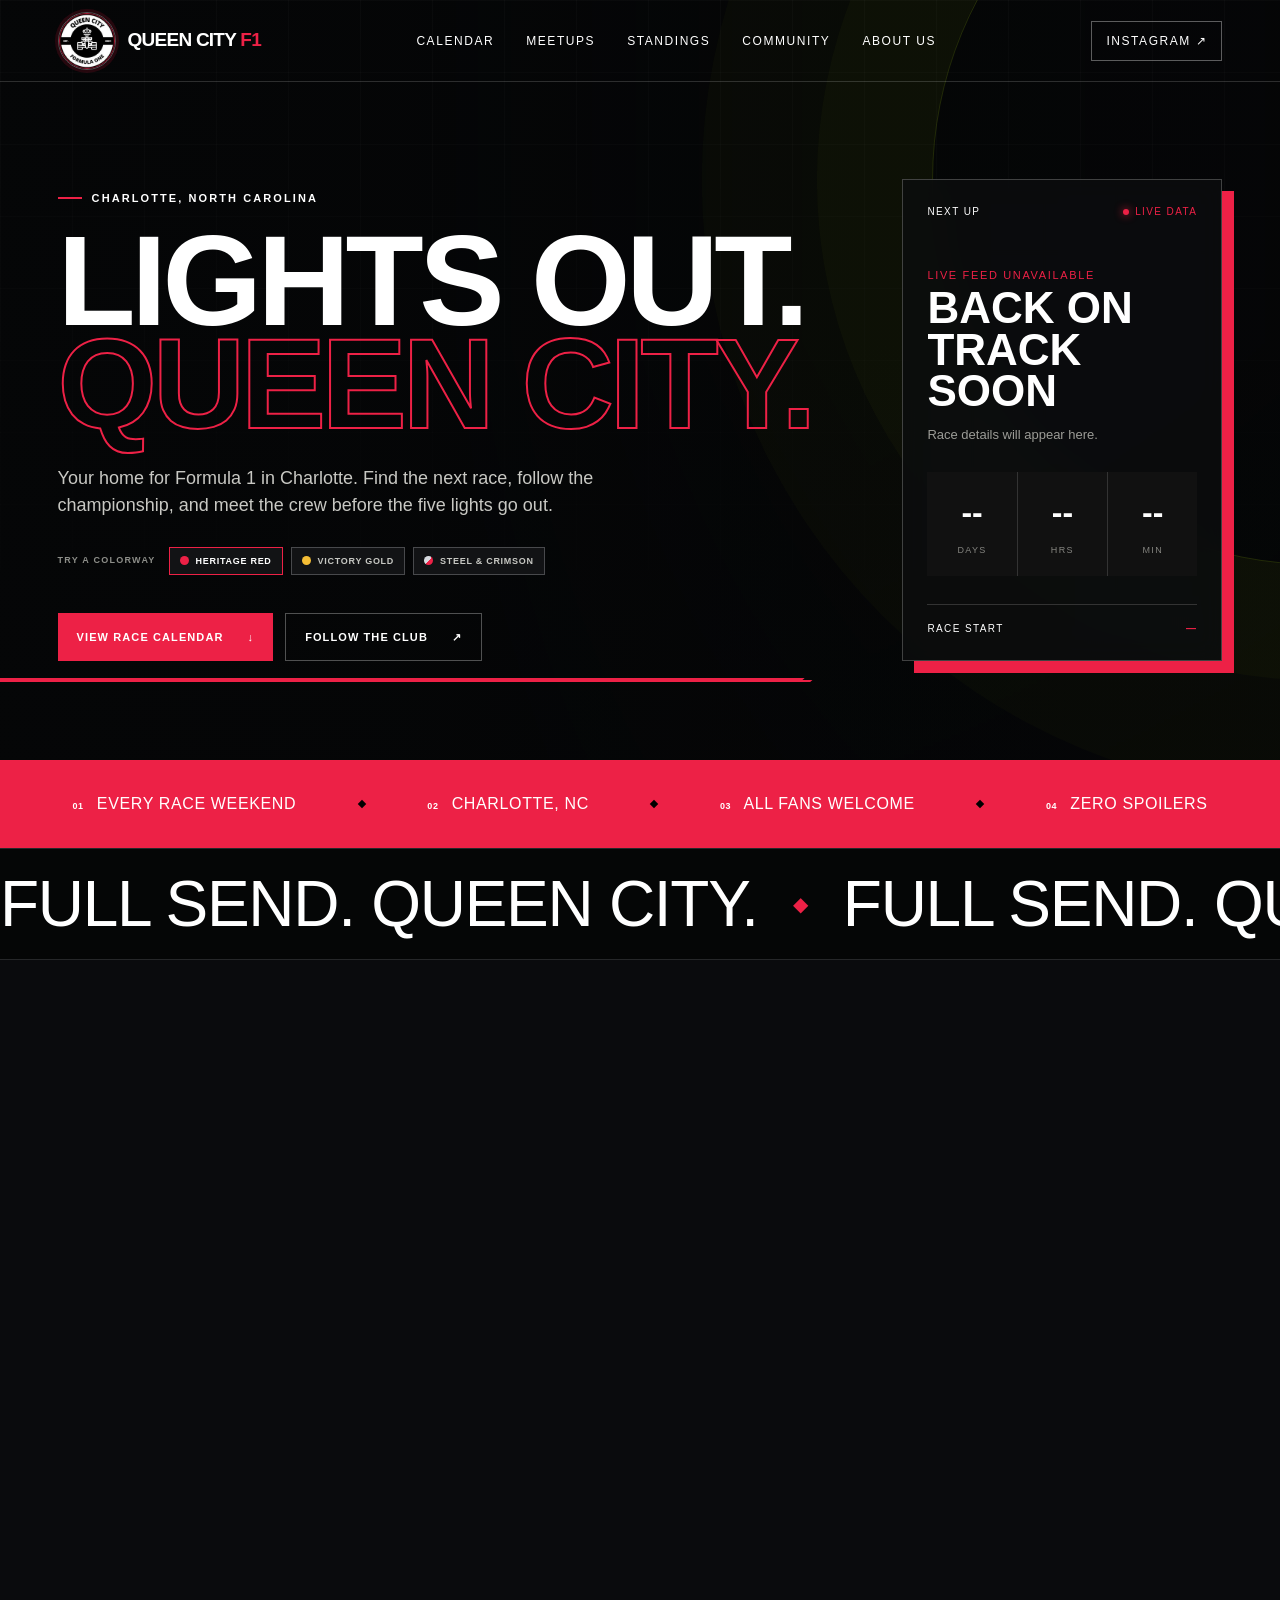
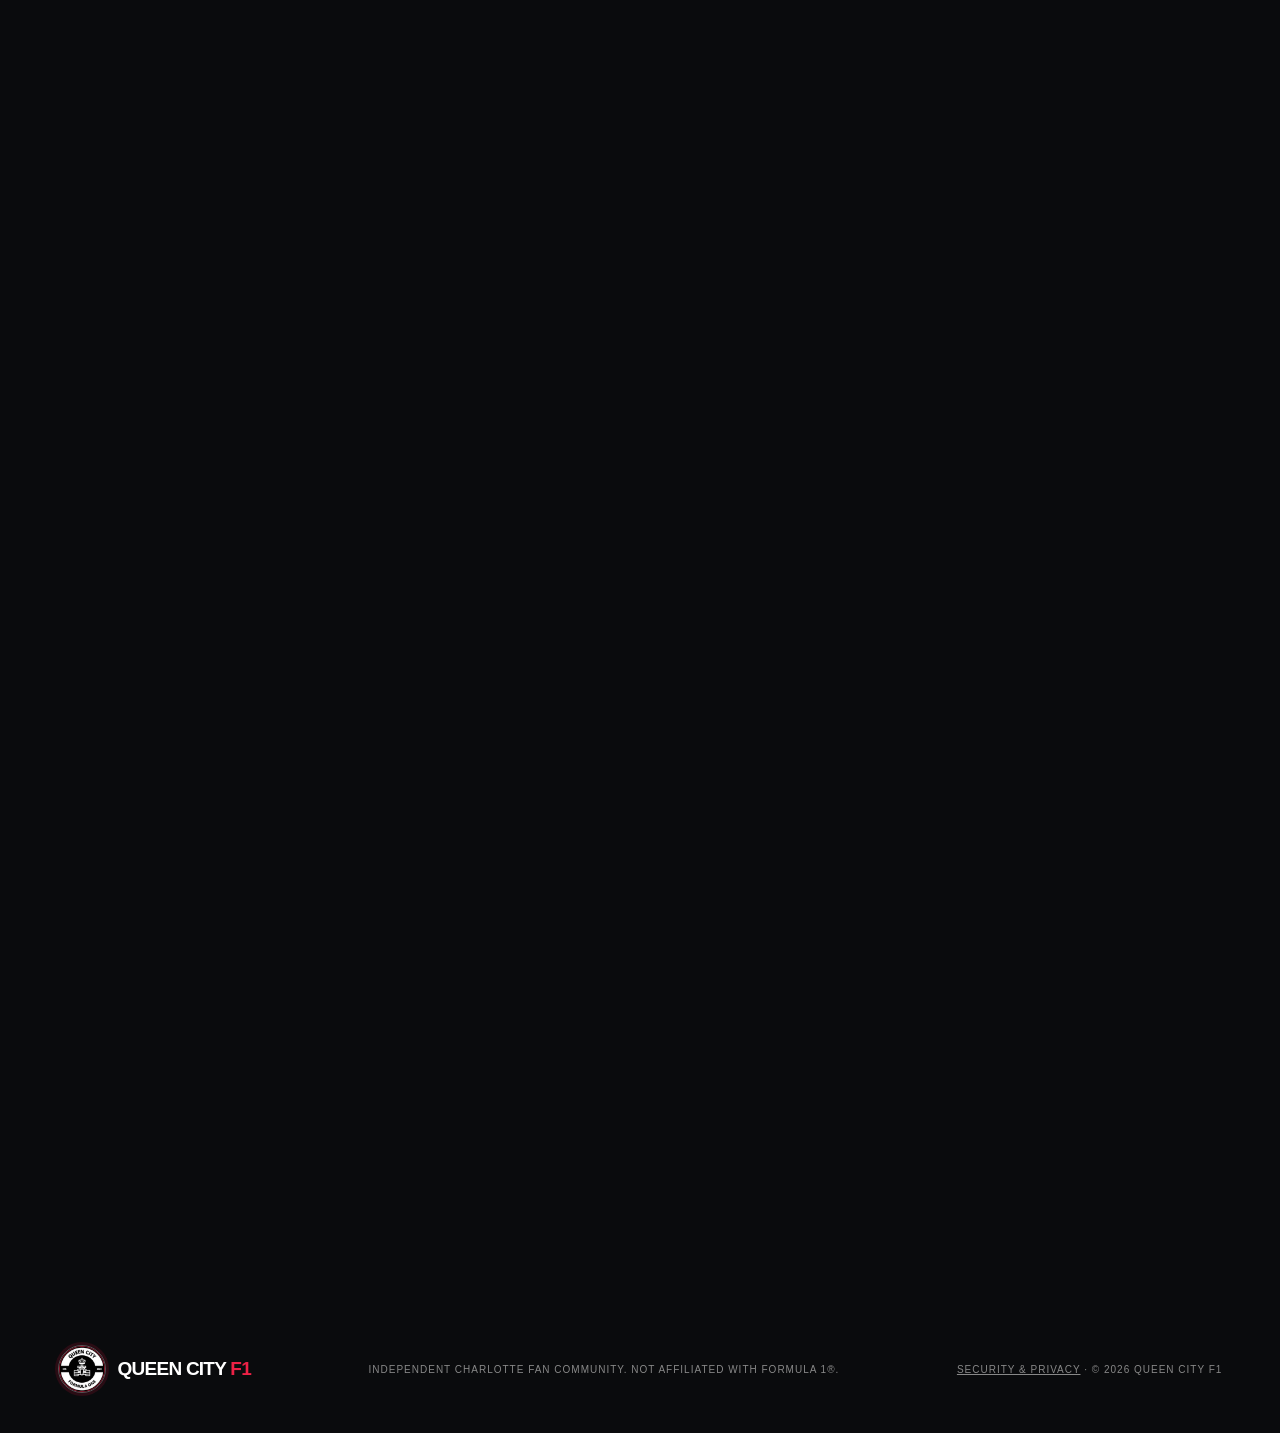
==== index.html @ 98c6233f "Publish Queen City F1 preview" ====
<!doctype html>
<html lang="en">
<head>
  <meta charset="utf-8" />
  <meta name="viewport" content="width=device-width, initial-scale=1" />
  <meta name="description" content="Queen City F1 — Charlotte's home for Formula 1 watch parties, race schedules, and standings." />
  <meta name="referrer" content="strict-origin-when-cross-origin" />
  <meta http-equiv="Content-Security-Policy" content="default-src 'self'; connect-src 'self' https://api.jolpi.ca; style-src 'self'; script-src 'self'; img-src 'self' data:; font-src 'self'; object-src 'none'; base-uri 'self'; form-action 'none'; frame-ancestors 'none'; upgrade-insecure-requests" />
  <title>Queen City F1 — Charlotte Race Club</title>
  <link rel="stylesheet" href="assets/styles.css" />
  <link rel="stylesheet" href="assets/logo.css" />
  <link rel="stylesheet" href="assets/explorer.css" />
  <link rel="stylesheet" href="assets/events.css" />
  <link rel="stylesheet" href="assets/motion.css" />
  <link rel="stylesheet" href="assets/about.css" />
</head>
<body>
  <a class="skip-link" href="#main">Skip to content</a>
  <header class="site-header">
    <a class="brand" href="#top" aria-label="Queen City F1 home">
      <img class="brand-logo" src="assets/queen-city-f1-logo.png" alt="" />
      <span>QUEEN CITY <b>F1</b></span>
    </a>
    <nav aria-label="Primary navigation">
      <a href="#calendar">Calendar</a>
      <a href="#events">Meetups</a>
      <a href="#standings">Standings</a>
      <a href="#community">Community</a>
      <a href="#about">About us</a>
    </nav>
    <a class="social-link" href="https://www.instagram.com/queencityf1/" target="_blank" rel="noopener noreferrer">Instagram <span aria-hidden="true">↗</span></a>
  </header>

  <main id="main">
    <section class="hero" id="top">
      <div class="hero-media" aria-hidden="true">
        <span class="hero-frame frame-one"></span>
        <span class="hero-frame frame-two"></span>
        <span class="hero-frame frame-three"></span>
      </div>
      <div class="hero-grid" aria-hidden="true"></div>
      <div class="hero-copy">
        <p class="eyebrow"><span></span> Charlotte, North Carolina</p>
        <h1>LIGHTS OUT.<br><em>QUEEN CITY.</em></h1>
        <p class="hero-deck">Your home for Formula 1 in Charlotte. Find the next race, follow the championship, and meet the crew before the five lights go out.</p>
        <div class="palette-picker" aria-label="Preview a color scheme">
          <span>Try a colorway</span>
          <button class="palette-chip active" type="button" data-theme="heritage" aria-pressed="true"><i></i> Heritage red</button>
          <button class="palette-chip" type="button" data-theme="gold" aria-pressed="false"><i></i> Victory gold</button>
          <button class="palette-chip" type="button" data-theme="steel" aria-pressed="false"><i></i> Steel & crimson</button>
        </div>
        <div class="hero-actions">
          <a class="button primary" href="#calendar">View race calendar <span aria-hidden="true">↓</span></a>
          <a class="button ghost" href="https://www.instagram.com/queencityf1/" target="_blank" rel="noopener noreferrer">Follow the club <span aria-hidden="true">↗</span></a>
        </div>
      </div>
      <aside class="next-race" aria-labelledby="next-race-title">
        <div class="card-topline"><span>Next up</span><span class="live-dot">Live data</span></div>
        <p class="round" id="next-round">Loading season…</p>
        <h2 id="next-race-title">Checking the grid</h2>
        <p class="circuit" id="next-circuit">Race details will appear here.</p>
        <div class="countdown" id="countdown" aria-label="Countdown to the next race">
          <div><b>--</b><span>days</span></div><div><b>--</b><span>hrs</span></div><div><b>--</b><span>min</span></div>
        </div>
        <div class="race-time"><span>Race start</span><strong id="next-time">—</strong></div>
      </aside>
      <div class="speed-lines" aria-hidden="true"></div>
    </section>

    <section class="ticker" aria-label="Club highlights">
      <p><span>01</span> EVERY RACE WEEKEND</p><i></i><p><span>02</span> CHARLOTTE, NC</p><i></i><p><span>03</span> ALL FANS WELCOME</p><i></i><p><span>04</span> ZERO SPOILERS</p>
    </section>

    <div class="motion-marquee" aria-hidden="true">
      <div><span>FULL SEND. QUEEN CITY.</span><i>◆</i><span>FULL SEND. QUEEN CITY.</span><i>◆</i><span>FULL SEND. QUEEN CITY.</span><i>◆</i></div>
    </div>

    <section class="events-section" id="events">
      <div class="events-heading">
        <p class="eyebrow"><span></span> Next club meetup</p>
        <h2>WATCH IT<br><em>WITH THE GRID.</em></h2>
        <p>Join Charlotte race fans for the next Grand Prix. Event details update here as soon as the club confirms the venue.</p>
      </div>
      <article class="featured-event" id="featured-event" aria-live="polite">
        <div class="event-status"><span></span> Loading next race…</div>
        <div class="event-race"><small>Race showing</small><h3>Checking the calendar</h3><p>Details will appear here.</p></div>
        <dl class="event-details">
          <div><dt>Where</dt><dd id="meetup-venue">To be announced</dd></div>
          <div><dt>When</dt><dd id="meetup-time">—</dd></div>
          <div><dt>Coverage</dt><dd id="meetup-coverage">Race session</dd></div>
        </dl>
        <div class="event-actions">
          <a class="button event-button" href="https://www.instagram.com/queencityf1/" target="_blank" rel="noopener noreferrer">Check meetup updates <span aria-hidden="true">↗</span></a>
          <span class="button disabled-button" aria-disabled="true">Directions after venue confirmation</span>
        </div>
      </article>
      <div class="race-guide">
        <section class="weekend-card" aria-labelledby="weekend-title">
          <div class="guide-title"><span>01</span><div><small>Weekend planner</small><h3 id="weekend-title">Session schedule</h3></div></div>
          <div class="session-list" id="session-list" aria-live="polite"><p>Loading the race weekend…</p></div>
        </section>
        <section class="watch-card" aria-labelledby="watch-title">
          <div class="guide-title"><span>02</span><div><small>Race briefing</small><h3 id="watch-title">What to watch for</h3></div></div>
          <p id="race-brief">The race briefing will load with the next event.</p>
          <ul id="event-amenities" class="amenity-list">
            <li><span>Doors</span><b>To be announced</b></li>
            <li><span>Admission</span><b>To be announced</b></li>
            <li><span>Format</span><b>Live showing</b></li>
          </ul>
        </section>
      </div>
      <section class="first-timer" aria-labelledby="first-timer-title">
        <div><p class="eyebrow"><span></span> New to the club?</p><h3 id="first-timer-title">YOUR FIRST RACE DAY</h3><p>No expert knowledge required. Pick a driver, grab a seat, and enjoy the noise.</p></div>
        <div class="faq-list">
          <details><summary>Do I need a reservation?</summary><p>Reservation or walk-in details will appear on the meetup card once the venue confirms them.</p></details>
          <details><summary>Will the race be shown live?</summary><p>The event card identifies the showing format. Very early races may be presented as replays; confirmed details will always be labeled.</p></details>
          <details><summary>Can new F1 fans attend?</summary><p>Absolutely. The club welcomes first-time viewers, longtime fans, and every team allegiance.</p></details>
          <details><summary>What should I wear?</summary><p>Team gear is encouraged but never required. Come as you are.</p></details>
        </div>
      </section>
      <div class="upcoming-events">
        <div class="upcoming-label"><span>On the horizon</span><small>Upcoming race weekends</small></div>
        <div class="event-strip" id="event-strip" aria-live="polite"><div class="event-placeholder">Loading upcoming races…</div></div>
      </div>
    </section>

    <section class="race-section" id="calendar">
      <div class="section-heading">
        <div><p class="eyebrow dark"><span></span> The season</p><h2>RACE<br><em>CALENDAR</em></h2></div>
        <div class="year-switch" aria-label="Season"><span>Season</span><strong id="season-year">2026</strong></div>
      </div>
      <p class="section-intro">Every Grand Prix in one clean view. Times are shown in your local timezone, with completed results added as the season unfolds.</p>
      <div class="race-list" id="race-list" aria-live="polite">
        <div class="skeleton"></div><div class="skeleton"></div><div class="skeleton"></div>
      </div>
      <p class="data-note" id="data-note">Live schedule powered by Jolpica F1.</p>
    </section>

    <section class="standings-section" id="standings">
      <div class="standings-copy">
        <p class="eyebrow"><span></span> Championship watch</p>
        <h2>WHO'S<br><em>OUT FRONT?</em></h2>
        <p>Follow the drivers at the sharp end of the field. Standings refresh throughout the season as every point changes the championship picture.</p>
        <button class="text-button" id="refresh-data" type="button">Refresh live standings <span aria-hidden="true">↻</span></button>
      </div>
      <div class="leaderboard" id="leaderboard" aria-live="polite">
        <div class="loading-state">Loading championship standings…</div>
      </div>
    </section>

    <section class="community-section" id="community">
      <div class="community-heading">
        <p class="eyebrow dark"><span></span> Join the conversation</p>
        <h2>FIND YOUR<br><em>RACE CREW.</em></h2>
        <p>Watch parties are only part of the grid. Pick the community that fits how you follow race week.</p>
      </div>
      <div class="social-grid">
        <a class="social-card instagram" href="https://www.instagram.com/queencityf1/" target="_blank" rel="noopener noreferrer">
          <span class="social-icon" aria-hidden="true">IG</span><span><small>News & meetups</small><strong>Instagram</strong><em>@queencityf1</em></span><b aria-hidden="true">↗</b>
        </a>
        <a class="social-card discord" href="https://discord.gg/7zzmC4cnqP" target="_blank" rel="noopener noreferrer">
          <span class="social-icon" aria-hidden="true">DC</span><span><small>Live race chat</small><strong>Discord</strong><em>Queen City F1 server</em></span><b aria-hidden="true">↗</b>
        </a>
        <div class="social-card signal pending-link" aria-label="Signal group chat link needed">
          <span class="social-icon" aria-hidden="true">SG</span><span><small>Group messages</small><strong>Signal</strong><em>Full invite link needed</em></span><b aria-hidden="true">•••</b>
        </div>
        <a class="social-card gridrival" href="https://gridrival.app.link/jDi2sYiqAHb" target="_blank" rel="noopener noreferrer">
          <span class="social-icon" aria-hidden="true">GR</span><span><small>Fantasy league</small><strong>GridRival</strong><em>Join the Queen City league</em></span><b aria-hidden="true">↗</b>
        </a>
      </div>
    </section>

    <section class="about-section" id="about">
      <div class="about-intro">
        <p class="eyebrow"><span></span> About Queen City F1</p>
        <h2>BUILT IN<br><em>CHARLOTTE.</em></h2>
        <div class="about-story">
          <p class="about-lead">A home for the people who plan their weekends around lights out.</p>
          <p>Queen City F1 is an independent community created to bring Charlotte-area Formula 1 fans together. We gather for race-day watch parties, share the highs and heartbreaks of the season, and make room for everyone—from lifelong supporters to people watching their first Grand Prix.</p>
          <p>The goal is simple: make it easy to find the next race, meet good people, and enjoy the sport together.</p>
        </div>
      </div>

      <div class="founders-heading">
        <div>
          <p class="eyebrow"><span></span> Meet the founders</p>
          <h3>THE PEOPLE<br>BEHIND THE GRID.</h3>
        </div>
        <p>Founder names, photos, roles, and stories can be added here when the club is ready.</p>
      </div>

      <div class="founder-grid">
        <!-- Replace each placeholder with an approved public photo and biography. -->
        <article class="founder-card">
          <div class="founder-photo" aria-hidden="true"><span>01</span><b>PHOTO</b></div>
          <div class="founder-copy">
            <p class="founder-role">Co-founder · Club role</p>
            <h4>FOUNDER NAME</h4>
            <p>Add a short introduction: how they found Formula 1, why they helped start Queen City F1, and what they enjoy most about bringing Charlotte fans together.</p>
            <span class="founder-detail">Favorite driver or team · Optional</span>
          </div>
        </article>
        <article class="founder-card">
          <div class="founder-photo" aria-hidden="true"><span>02</span><b>PHOTO</b></div>
          <div class="founder-copy">
            <p class="founder-role">Co-founder · Club role</p>
            <h4>FOUNDER NAME</h4>
            <p>Add a short introduction: their connection to racing, what they contribute to the club, and the race weekend they never miss.</p>
            <span class="founder-detail">Favorite circuit · Optional</span>
          </div>
        </article>
        <article class="founder-card">
          <div class="founder-photo" aria-hidden="true"><span>03</span><b>PHOTO</b></div>
          <div class="founder-copy">
            <p class="founder-role">Founding member · Club role</p>
            <h4>FOUNDER NAME</h4>
            <p>Add a short introduction: what race day means to them and what they hope every new member finds in the Queen City F1 community.</p>
            <span class="founder-detail">First Grand Prix watched · Optional</span>
          </div>
        </article>
      </div>
    </section>

    <section class="club-section" id="club">
      <div class="club-number" aria-hidden="true">704</div>
      <div class="club-copy">
        <p class="eyebrow dark"><span></span> Your seat is waiting</p>
        <h2>COME WATCH<br><em>THE NEXT ONE.</em></h2>
        <p>Check the next meetup, follow Queen City F1 for venue announcements, and arrive ready for lights out. New fans and seasoned supporters are equally welcome.</p>
        <a class="button dark-button" href="https://www.instagram.com/queencityf1/" target="_blank" rel="noopener noreferrer">Find the next meetup <span aria-hidden="true">↗</span></a>
      </div>
    </section>
  </main>

  <footer>
    <a class="brand footer-brand" href="#top"><img class="brand-logo" src="assets/queen-city-f1-logo.png" alt="" /><span>QUEEN CITY <b>F1</b></span></a>
    <p>Independent Charlotte fan community. Not affiliated with Formula 1®.</p>
    <p><a class="footer-link" href="security.html">Security & privacy</a> · © <span id="copyright-year"></span> Queen City F1</p>
  </footer>
  <script src="assets/app.js" defer></script>
</body>
</html>
---- assets/styles.css ----
:root{--ink:#0a0b0d;--paper:#f1efe9;--lime:#cbff12;--muted:#a5a59f;--line:rgba(255,255,255,.16);--display:Impact,"Arial Narrow",sans-serif;--body:Inter,Arial,sans-serif}*{box-sizing:border-box}html{scroll-behavior:smooth}body{margin:0;background:var(--ink);color:#fff;font-family:var(--body);line-height:1.5}a{color:inherit}.skip-link{position:absolute;left:-999px;top:8px;background:var(--lime);color:#000;padding:8px;z-index:99}.skip-link:focus{left:8px}.site-header{height:82px;display:flex;align-items:center;justify-content:space-between;padding:0 4.5vw;border-bottom:1px solid var(--line);position:absolute;inset:0 0 auto;z-index:5}.brand{display:flex;align-items:center;gap:12px;text-decoration:none;font-weight:800;letter-spacing:-.04em;font-size:19px}.brand b{color:var(--lime)}.brand-mark{display:flex;gap:3px;transform:skew(-13deg)}.brand-mark i{display:block;width:5px;height:28px;background:var(--lime)}.brand-mark i:nth-child(2){height:21px;margin-top:7px}.brand-mark i:nth-child(3){height:14px;margin-top:14px}.site-header nav{display:flex;gap:32px}.site-header nav a,.social-link{font-size:12px;text-transform:uppercase;letter-spacing:.13em;text-decoration:none}.social-link{border:1px solid rgba(255,255,255,.35);padding:10px 14px}.hero{min-height:760px;padding:170px 4.5vw 90px;position:relative;overflow:hidden;display:grid;grid-template-columns:minmax(0,1.5fr) minmax(320px,.6fr);gap:7vw;align-items:center}.hero-grid{position:absolute;inset:0;background-image:linear-gradient(rgba(255,255,255,.035) 1px,transparent 1px),linear-gradient(90deg,rgba(255,255,255,.035) 1px,transparent 1px);background-size:72px 72px;mask-image:linear-gradient(to bottom,black,transparent 90%)}.hero:after{content:"";position:absolute;width:60vw;height:60vw;border:1px solid rgba(203,255,18,.15);border-radius:50%;right:-33vw;top:-16vw;box-shadow:0 0 0 9vw rgba(203,255,18,.025),0 0 0 18vw rgba(203,255,18,.018)}.hero-copy,.next-race{position:relative;z-index:2}.eyebrow{font-size:11px;text-transform:uppercase;letter-spacing:.19em;font-weight:700;display:flex;align-items:center;gap:10px}.eyebrow span{width:24px;height:2px;background:var(--lime)}.hero h1,.section-heading h2,.standings-copy h2,.club-copy h2{font-family:var(--display);font-size:clamp(70px,10vw,150px);line-height:.8;margin:24px 0 30px;letter-spacing:-.035em;font-weight:900}.hero h1 em,.section-heading h2 em,.standings-copy h2 em,.club-copy h2 em{font-style:normal;color:transparent;-webkit-text-stroke:2px var(--lime)}.hero-deck{max-width:620px;color:#c8c8c3;font-size:18px}.hero-actions{display:flex;gap:12px;margin-top:38px;flex-wrap:wrap}.button{display:inline-flex;justify-content:space-between;gap:24px;align-items:center;padding:15px 19px;text-decoration:none;text-transform:uppercase;letter-spacing:.1em;font-size:11px;font-weight:800}.primary{background:var(--lime);color:#080a08}.ghost{border:1px solid rgba(255,255,255,.3)}.next-race{border:1px solid rgba(255,255,255,.22);background:rgba(12,13,15,.86);backdrop-filter:blur(12px);padding:24px;box-shadow:12px 12px 0 var(--lime)}.card-topline,.race-time{display:flex;justify-content:space-between;text-transform:uppercase;font-size:10px;letter-spacing:.14em}.live-dot{color:var(--lime)}.live-dot:before{content:"";display:inline-block;width:6px;height:6px;border-radius:50%;background:var(--lime);margin-right:6px;box-shadow:0 0 8px var(--lime)}.round{color:var(--lime);font-size:11px;text-transform:uppercase;letter-spacing:.15em;margin:48px 0 4px}.next-race h2{font-family:var(--display);font-size:44px;line-height:.94;margin:0;text-transform:uppercase}.circuit{color:#9c9c97;font-size:13px}.countdown{display:grid;grid-template-columns:repeat(3,1fr);gap:1px;background:#333;margin:28px 0}.countdown div{background:#111;padding:16px 8px;text-align:center}.countdown b{display:block;font-family:var(--display);font-size:32px}.countdown span{font-size:9px;text-transform:uppercase;color:#858580;letter-spacing:.15em}.race-time{border-top:1px solid #333;padding-top:16px}.race-time strong{color:var(--lime)}.speed-lines{position:absolute;bottom:0;left:-10%;width:70%;height:80px;border-top:2px solid var(--lime);transform:skew(-48deg);box-shadow:0 -12px 0 -10px var(--lime),0 -24px 0 -22px var(--lime)}.ticker{min-height:85px;background:var(--lime);color:#080a08;display:flex;align-items:center;justify-content:space-around;gap:20px;padding:16px 4vw;overflow:hidden}.ticker p{font-family:var(--display);font-size:16px;letter-spacing:.04em;white-space:nowrap}.ticker p span{font:700 9px var(--body);margin-right:8px}.ticker i{width:6px;height:6px;background:#000;transform:rotate(45deg);flex:none}.race-section{background:var(--paper);color:#111;padding:110px 4.5vw}.section-heading{display:flex;justify-content:space-between;align-items:end}.section-heading h2,.club-copy h2{font-size:clamp(60px,8vw,112px);margin-bottom:0}.eyebrow.dark span{background:#111}.section-heading h2 em,.club-copy h2 em{-webkit-text-stroke-color:#111}.year-switch{border:1px solid #aaa;padding:15px 18px;display:flex;gap:38px;text-transform:uppercase;font-size:10px;letter-spacing:.15em}.year-switch strong{font-size:16px}.section-intro{max-width:620px;color:#5f605d;margin:25px 0 45px}.race-list{border-top:2px solid #111}.race-row{display:grid;grid-template-columns:75px 1.3fr 1fr 150px;gap:20px;align-items:center;padding:20px 12px;border-bottom:1px solid #c9c7c0;transition:.2s}.race-row:hover{background:#e8e6df;transform:translateX(5px)}.race-row.next{background:#111;color:#fff;border-color:#111}.race-row .num{font:700 12px var(--body);color:#797a75}.race-row .name{font:28px var(--display);text-transform:uppercase}.race-row .location{font-size:12px;color:#777872}.race-row.next .location{color:#aaa}.race-row .date{text-align:right;text-transform:uppercase;font-size:11px;letter-spacing:.1em}.tag{display:inline-block;margin-left:8px;background:var(--lime);color:#000;padding:3px 6px;font:700 8px var(--body);letter-spacing:.1em;vertical-align:middle}.skeleton{height:74px;border-bottom:1px solid #ccc;background:linear-gradient(90deg,transparent,#fff8,transparent);background-size:200% 100%;animation:shimmer 1.3s infinite}.data-note{font-size:11px;color:#777;margin-top:18px}.standings-section{padding:110px 4.5vw;display:grid;grid-template-columns:.8fr 1.2fr;gap:8vw;align-items:center}.standings-copy h2{font-size:clamp(58px,7vw,108px)}.standings-copy p:not(.eyebrow){color:#9d9e99;max-width:500px}.text-button{border:0;background:none;color:var(--lime);padding:16px 0;font:700 11px var(--body);text-transform:uppercase;letter-spacing:.12em;cursor:pointer}.leaderboard{border-top:1px solid #444}.leader-row{display:grid;grid-template-columns:42px 1fr auto;gap:16px;align-items:center;border-bottom:1px solid #333;padding:18px 8px}.leader-row:first-child{background:var(--lime);color:#000;padding:23px 16px}.leader-pos{font:32px var(--display)}.leader-name{font:24px var(--display);text-transform:uppercase}.leader-team{display:block;font:10px var(--body);color:#92938e;letter-spacing:.08em}.leader-row:first-child .leader-team{color:#444}.leader-points{font:26px var(--display)}.leader-points small{font:9px var(--body);text-transform:uppercase;margin-left:4px}.loading-state{padding:28px;color:#aaa}.club-section{background:var(--lime);color:#090a09;padding:110px 4.5vw;position:relative;overflow:hidden;display:grid;grid-template-columns:1fr 1fr;gap:7vw}.club-number{position:absolute;right:-2vw;top:-13vw;font:26vw var(--display);color:rgba(0,0,0,.05);line-height:1}.club-copy,.principles{position:relative;z-index:1}.club-copy p:not(.eyebrow){max-width:600px}.dark-button{background:#0a0b0d;color:#fff;margin-top:22px}.principles{align-self:end}.principles article{display:grid;grid-template-columns:46px 150px 1fr;gap:18px;border-top:1px solid rgba(0,0,0,.35);padding:22px 0;align-items:start}.principles b{font-size:10px}.principles h3{margin:0;font:24px var(--display);text-transform:uppercase}.principles p{margin:0;font-size:13px;color:#3b3d34}footer{padding:40px 4.5vw;display:flex;align-items:center;justify-content:space-between;gap:20px;color:#888;font-size:10px;text-transform:uppercase;letter-spacing:.1em}.footer-brand{color:#fff}@keyframes shimmer{to{background-position:-200% 0}}@media(max-width:850px){.site-header nav{display:none}.hero{grid-template-columns:1fr;padding-top:140px}.hero h1{font-size:23vw}.next-race{max-width:520px}.ticker{justify-content:flex-start;overflow:auto}.race-section,.standings-section,.club-section{padding-top:75px;padding-bottom:75px}.section-heading{align-items:start}.standings-section,.club-section{grid-template-columns:1fr}.race-row{grid-template-columns:45px 1fr 100px}.race-row .location{display:none}.principles article{grid-template-columns:36px 130px 1fr}footer{flex-direction:column;text-align:center}}@media(max-width:520px){.site-header{padding:0 20px}.social-link{display:none}.hero{padding-left:20px;padding-right:20px;min-height:auto}.hero h1{font-size:22vw}.hero-deck{font-size:15px}.next-race{box-shadow:8px 8px 0 var(--lime)}.race-section,.standings-section,.club-section{padding-left:20px;padding-right:20px}.section-heading{display:block}.year-switch{margin-top:25px;width:max-content}.race-row{grid-template-columns:32px 1fr 80px;padding-left:0;padding-right:0}.race-row .name{font-size:20px}.principles article{grid-template-columns:28px 1fr}.principles article p{grid-column:2}.club-copy h2{font-size:16vw}.footer-brand{font-size:16px}}
---- assets/logo.css ----
.brand-logo {
  width: 58px;
  height: 58px;
  object-fit: cover;
  border-radius: 50%;
  border: 1px solid rgba(255, 255, 255, 0.3);
  box-shadow: 0 0 0 3px rgba(210, 20, 55, 0.16);
}

.footer-brand .brand-logo {
  width: 48px;
  height: 48px;
}
---- assets/explorer.css ----
:root,
:root[data-theme="heritage"] {
  --lime: #ed2146;
  --accent-soft: #ff758d;
  --accent-ink: #ffffff;
}

:root[data-theme="gold"] {
  --lime: #f4bd35;
  --accent-soft: #ffe294;
  --accent-ink: #111111;
}

:root[data-theme="steel"] {
  --lime: #d7dbe0;
  --accent-soft: #ed2146;
  --accent-ink: #111111;
}

.primary,
.ticker { color: var(--accent-ink); }

.hero h1 em,
.section-heading h2 em,
.standings-copy h2 em,
.club-copy h2 em { transition: -webkit-text-stroke-color .25s ease; }

.palette-picker { display:flex; align-items:center; flex-wrap:wrap; gap:8px; margin-top:28px; position:relative; z-index:3; }
.palette-picker>span { margin-right:5px; color:#8d8e89; font-size:9px; font-weight:800; letter-spacing:.14em; text-transform:uppercase; }
.palette-chip { appearance:none; border:1px solid #48494c; background:#121315; color:#c7c8c3; padding:8px 10px; font:700 9px var(--body); letter-spacing:.08em; text-transform:uppercase; cursor:pointer; display:flex; align-items:center; gap:7px; }
.palette-chip i { width:9px; height:9px; border-radius:50%; background:#ed2146; }
.palette-chip[data-theme="gold"] i { background:#f4bd35; }
.palette-chip[data-theme="steel"] i { background:linear-gradient(135deg,#d7dbe0 50%,#ed2146 50%); }
.palette-chip:hover,.palette-chip.active { border-color:var(--lime); color:#fff; }

.community-section { background:var(--paper); color:#111; padding:110px 4.5vw; display:grid; grid-template-columns:.72fr 1.28fr; gap:7vw; }
.community-heading h2 { font-family:var(--display); font-size:clamp(58px,7vw,108px); line-height:.82; letter-spacing:-.035em; margin:24px 0 28px; }
.community-heading h2 em { color:transparent; font-style:normal; -webkit-text-stroke:2px #111; }
.community-heading>p:last-child { max-width:480px; color:#62635e; }
.social-grid { display:grid; grid-template-columns:1fr 1fr; gap:12px; align-self:center; }
.social-card { min-height:185px; padding:22px; border:1px solid #c9c7c0; color:#111; text-decoration:none; display:grid; grid-template-columns:52px 1fr auto; gap:16px; align-items:start; position:relative; overflow:hidden; transition:.2s ease; }
.social-card:before { content:""; position:absolute; inset:auto 0 0; height:5px; background:var(--lime); transform:scaleX(0); transform-origin:left; transition:.2s ease; }
a.social-card:hover { background:#111; color:#fff; transform:translateY(-4px); }
a.social-card:hover:before { transform:scaleX(1); }
.social-icon { width:46px; height:46px; display:grid; place-items:center; border:2px solid currentColor; border-radius:50%; font:20px var(--display); }
.social-card small,.social-card em { display:block; font-style:normal; color:#777872; }
.social-card small { font-size:9px; text-transform:uppercase; letter-spacing:.12em; margin-bottom:19px; }
.social-card strong { display:block; font:31px var(--display); text-transform:uppercase; }
.social-card em { font-size:11px; margin-top:4px; }
.social-card>b { font-size:18px; }
.pending-link { background:#e7e5de; color:#7a7b76; border-style:dashed; }
.pending-link .social-icon { opacity:.55; }

@media(max-width:1000px){.site-header nav{gap:18px}.community-section{grid-template-columns:1fr}.social-grid{max-width:850px}}
@media(max-width:650px){.palette-picker{align-items:flex-start}.palette-picker>span{width:100%;margin-bottom:2px}.community-section{padding:75px 20px}.social-grid{grid-template-columns:1fr}.social-card{min-height:150px}.site-header nav{display:none}}
---- assets/events.css ----
.events-section { padding:110px 4.5vw; background-color:#101113; background-image:linear-gradient(90deg,rgba(9,10,11,.96) 0%,rgba(9,10,11,.78) 40%,rgba(9,10,11,.28) 78%,rgba(9,10,11,.5) 100%),linear-gradient(180deg,rgba(9,10,11,.08) 0%,#101113 700px),url("media/charlotte-meetup-banner-v1.png"); background-size:auto,auto,cover; background-position:center top,center top,center top; background-repeat:no-repeat; color:#fff; display:grid; grid-template-columns:.7fr 1.3fr; gap:7vw; }
.events-heading h2 { font:clamp(58px,7.5vw,112px)/.82 var(--display); letter-spacing:-.035em; margin:25px 0 30px; }
.events-heading h2 em { color:transparent; font-style:normal; -webkit-text-stroke:2px var(--lime); }
.events-heading>p:last-child { color:#999a96; max-width:500px; }
.featured-event { border:1px solid rgba(255,255,255,.25); padding:28px; position:relative; box-shadow:12px 12px 0 var(--lime); align-self:start; background:rgba(10,11,13,.7); backdrop-filter:blur(9px); }
.event-status { color:var(--lime); font-size:9px; font-weight:800; letter-spacing:.14em; text-transform:uppercase; }
.event-status span { display:inline-block; width:7px; height:7px; margin-right:7px; border-radius:50%; background:var(--lime); box-shadow:0 0 9px var(--lime); }
.event-race { padding:45px 0 28px; border-bottom:1px solid #343537; }
.event-race small,.event-details dt { display:block; color:#7f807c; font-size:9px; letter-spacing:.14em; text-transform:uppercase; }
.event-race h3 { font:clamp(40px,5vw,72px)/.9 var(--display); text-transform:uppercase; margin:10px 0; }
.event-race p { color:#a3a49f; margin:0; }
.event-details { display:grid; grid-template-columns:1.2fr 1.3fr .8fr; gap:1px; margin:0; background:#333; }
.event-details div { background:#101113; padding:22px 14px; }
.event-details dd { margin:8px 0 0; font:21px/1.1 var(--display); text-transform:uppercase; }
.event-button { margin-top:24px; background:var(--lime); color:var(--accent-ink); }
.event-actions { display:flex; gap:10px; align-items:center; flex-wrap:wrap; margin-top:24px; }
.event-actions .event-button { margin-top:0; }
.disabled-button { border:1px dashed #4b4c4e; color:#777; cursor:not-allowed; }
.race-guide { grid-column:1/-1; display:grid; grid-template-columns:1fr 1fr; gap:12px; margin-top:18px; }
.weekend-card,.watch-card { border:1px solid #353638; padding:26px; }
.guide-title { display:grid; grid-template-columns:34px 1fr; gap:10px; padding-bottom:22px; border-bottom:1px solid #343537; }
.guide-title>span { color:var(--lime); font-size:10px; font-weight:800; }
.guide-title small { color:#777872; font-size:9px; letter-spacing:.13em; text-transform:uppercase; }
.guide-title h3,.first-timer h3 { font:30px var(--display); text-transform:uppercase; margin:3px 0 0; }
.session-row { display:flex; justify-content:space-between; gap:18px; padding:13px 4px; border-bottom:1px solid #2b2c2e; }
.session-row span { font-weight:700; font-size:11px; text-transform:uppercase; }
.session-row time { color:#92938f; font-size:10px; text-align:right; }
.session-row.race-session { color:var(--lime); }
.watch-card>p { color:#b0b1ac; font-size:15px; margin:24px 0; }
.amenity-list { list-style:none; padding:0; margin:0; border-top:1px solid #343537; }
.amenity-list li { display:flex; justify-content:space-between; gap:16px; padding:12px 4px; border-bottom:1px solid #343537; }
.amenity-list span { color:#777872; font-size:9px; letter-spacing:.12em; text-transform:uppercase; }
.amenity-list b { font-size:10px; text-transform:uppercase; }
.first-timer { grid-column:1/-1; display:grid; grid-template-columns:.75fr 1.25fr; gap:7vw; padding:34px; margin-top:18px; background:var(--lime); color:var(--accent-ink); }
.first-timer .eyebrow span { background:currentColor; }
.first-timer>div>p:last-child { max-width:460px; }
.first-timer h3 { font-size:42px; }
.faq-list details { border-top:1px solid currentColor; }
.faq-list details:last-child { border-bottom:1px solid currentColor; }
.faq-list summary { cursor:pointer; padding:14px 4px; font-weight:800; font-size:11px; letter-spacing:.08em; text-transform:uppercase; }
.faq-list details p { margin:0 4px 15px; font-size:13px; max-width:620px; }
.upcoming-events { grid-column:1/-1; margin-top:15px; border-top:1px solid #3c3d3f; padding-top:24px; display:grid; grid-template-columns:190px 1fr; gap:30px; }
.upcoming-label span,.upcoming-label small { display:block; }
.upcoming-label span { font:24px var(--display); text-transform:uppercase; }
.upcoming-label small { color:#777872; font-size:10px; margin-top:5px; }
.event-strip { display:grid; grid-template-columns:repeat(4,1fr); gap:10px; }
.mini-event { border-left:1px solid #3c3d3f; padding:4px 14px; display:grid; grid-template-columns:25px 1fr; gap:9px; }
.mini-event.first { border-color:var(--lime); }
.mini-event>b { color:var(--lime); font-size:9px; }
.mini-event small,.mini-event strong,.mini-event em { display:block; }
.mini-event small { color:#777872; font-size:9px; text-transform:uppercase; }
.mini-event strong { font:19px/1.1 var(--display); text-transform:uppercase; margin:6px 0; }
.mini-event em { color:var(--lime); font:normal 8px var(--body); letter-spacing:.1em; text-transform:uppercase; }
.event-placeholder { color:#888; }
@media(max-width:900px){.events-section{grid-template-columns:1fr}.upcoming-events{grid-template-columns:1fr}.event-strip{grid-template-columns:1fr 1fr}.first-timer{grid-template-columns:1fr}.race-guide{grid-template-columns:1fr}}
@media(max-width:560px){.events-section{padding:75px 20px}.featured-event{padding:20px;box-shadow:8px 8px 0 var(--lime)}.event-details{grid-template-columns:1fr}.event-strip{grid-template-columns:1fr}.mini-event{padding:12px 8px}.events-heading h2{font-size:16vw}.first-timer{padding:24px}.event-actions .button{width:100%}}
---- assets/motion.css ----
.hero { background:#050607; }
.hero-media { position:absolute; inset:0; overflow:hidden; z-index:0; background:#050607; }
.hero-frame { position:absolute; inset:-4%; opacity:0; background-size:cover; background-position:center; will-change:transform,opacity; animation:heroFilm 21s linear infinite; }
.hero-frame.frame-one { background-image:url("hero-charlotte-night-v1.png"); animation-delay:0s; }
.hero-frame.frame-two { background-image:url("media/hero-motion-closeup-v1.png"); animation-delay:7s; }
.hero-frame.frame-three { background-image:url("media/hero-motion-garage-v1.png"); animation-delay:14s; }
.hero-media:after { content:""; position:absolute; inset:0; background:linear-gradient(90deg,rgba(5,6,7,.98) 0%,rgba(5,6,7,.91) 32%,rgba(5,6,7,.42) 68%,rgba(5,6,7,.58) 100%),linear-gradient(0deg,rgba(5,6,7,.42),transparent 55%); }
.hero-grid { opacity:.62; z-index:1; }
.speed-lines { z-index:2; }
@keyframes heroFilm { 0%{opacity:0;transform:scale(1.09) translate3d(1.5%,0,0)} 5%{opacity:1} 28%{opacity:1} 33.333%,100%{opacity:0;transform:scale(1.015) translate3d(-1.5%,-.5%,0)} }
.hero-copy .eyebrow,.hero h1,.hero-deck,.palette-picker,.hero-actions,.next-race { opacity:0; transform:translateY(28px); animation:heroEnter .75s cubic-bezier(.2,.8,.2,1) forwards; }
.hero h1{animation-delay:.08s}.hero-deck{animation-delay:.16s}.palette-picker{animation-delay:.24s}.hero-actions{animation-delay:.32s}.next-race{animation-delay:.25s;transform:translateX(42px)}
@keyframes heroEnter{to{opacity:1;transform:translate3d(0,0,0)}}

.reveal-section { opacity:0; transform:translateY(55px); transition:opacity .8s ease,transform .8s cubic-bezier(.2,.8,.2,1); }
.reveal-section.in-view { opacity:1; transform:translateY(0); }
.reveal-section.in-view .section-heading h2,.reveal-section.in-view .events-heading h2,.reveal-section.in-view .standings-copy h2,.reveal-section.in-view .community-heading h2 { animation:headlineSlice .9s cubic-bezier(.2,.8,.2,1) both; }
@keyframes headlineSlice{from{clip-path:inset(0 100% 0 0);transform:translateX(-25px)}to{clip-path:inset(0);transform:translateX(0)}}

.motion-marquee { overflow:hidden; background:#050606; color:#fff; border-top:1px solid #262729; border-bottom:1px solid #262729; padding:23px 0; }
.motion-marquee>div { width:max-content; display:flex; gap:35px; align-items:center; animation:marquee 22s linear infinite; }
.motion-marquee span { font:clamp(38px,5vw,76px)/1 var(--display); letter-spacing:-.02em; white-space:nowrap; }
.motion-marquee i { color:var(--lime); font-style:normal; font-size:20px; }
@keyframes marquee{to{transform:translateX(-33.333%)}}

.button,.social-card,.race-row,.palette-chip { transition-duration:.28s; }
.button:hover { transform:translateY(-3px); box-shadow:0 7px 0 rgba(255,255,255,.12); }

@media(prefers-reduced-motion:reduce){html{scroll-behavior:auto}.hero-frame{animation:none;opacity:0;transform:none}.hero-frame.frame-one{opacity:1}.hero-copy .eyebrow,.hero h1,.hero-deck,.palette-picker,.hero-actions,.next-race,.reveal-section{opacity:1;transform:none;animation:none;transition:none}.motion-marquee>div{animation:none}.button:hover{transform:none}}
---- assets/about.css ----
.about-section{padding:120px 4.5vw;background:#090a0c;color:#fff;position:relative;overflow:hidden}
.about-section:before{content:"704";position:absolute;right:-2vw;top:-5vw;font:24vw/1 var(--display);color:rgba(255,255,255,.025);pointer-events:none}
.about-intro,.founders-heading,.founder-grid{position:relative;z-index:1}
.about-intro{display:grid;grid-template-columns:.85fr 1.15fr;gap:8vw;align-items:end;padding-bottom:105px;border-bottom:1px solid #343538}
.about-intro h2{font:clamp(68px,9vw,138px)/.81 var(--display);letter-spacing:-.035em;margin:25px 0 0}
.about-intro h2 em{font-style:normal;color:transparent;-webkit-text-stroke:2px var(--lime)}
.about-story{max-width:680px;padding-bottom:8px}
.about-story p{color:#a9aaa5;font-size:16px;max-width:620px}
.about-story .about-lead{font:clamp(29px,3vw,46px)/1.06 var(--display);text-transform:uppercase;color:#fff;margin:0 0 28px}
.founders-heading{display:flex;justify-content:space-between;gap:40px;align-items:end;padding:88px 0 35px}
.founders-heading h3{font:clamp(46px,6vw,88px)/.86 var(--display);letter-spacing:-.025em;margin:22px 0 0}
.founders-heading>p{max-width:390px;color:#93948f;font-size:13px;margin:0 0 7px}
.founder-grid{display:grid;grid-template-columns:repeat(3,1fr);gap:14px}
.founder-card{border:1px solid #343538;background:#101113;min-width:0}
.founder-photo{aspect-ratio:4/3;background:linear-gradient(145deg,#1d1e21,#0b0c0e);display:flex;justify-content:space-between;align-items:flex-start;padding:18px;position:relative;overflow:hidden;color:#66676a}
.founder-photo:after{content:"";position:absolute;width:72%;aspect-ratio:1;border:1px solid rgba(255,255,255,.09);border-radius:50%;right:-25%;bottom:-52%;box-shadow:0 0 0 42px rgba(237,33,70,.04),0 0 0 84px rgba(237,33,70,.025)}
.founder-photo span{font:13px var(--body);letter-spacing:.12em}
.founder-photo b{font:54px/1 var(--display);letter-spacing:.03em;color:#292a2d;align-self:center;margin:auto;transform:rotate(-8deg)}
.founder-copy{padding:25px 23px 28px}
.founder-role{color:var(--lime)!important;text-transform:uppercase;letter-spacing:.13em;font-size:9px!important;font-weight:800;margin:0 0 11px}
.founder-copy h4{font:37px/.95 var(--display);margin:0 0 19px}
.founder-copy>p{font-size:13px;color:#9b9c97;min-height:78px}
.founder-detail{display:block;border-top:1px solid #313236;padding-top:16px;margin-top:22px;color:#747570;text-transform:uppercase;font-size:9px;letter-spacing:.1em}
@media(max-width:900px){.about-intro{grid-template-columns:1fr;gap:35px}.founder-grid{grid-template-columns:1fr 1fr}.founders-heading{align-items:start}}
@media(max-width:620px){.about-section{padding:80px 20px}.about-intro{padding-bottom:70px}.founders-heading{display:block;padding-top:65px}.founders-heading>p{margin-top:24px}.founder-grid{grid-template-columns:1fr}.founder-photo{aspect-ratio:16/10}.founder-copy>p{min-height:0}}
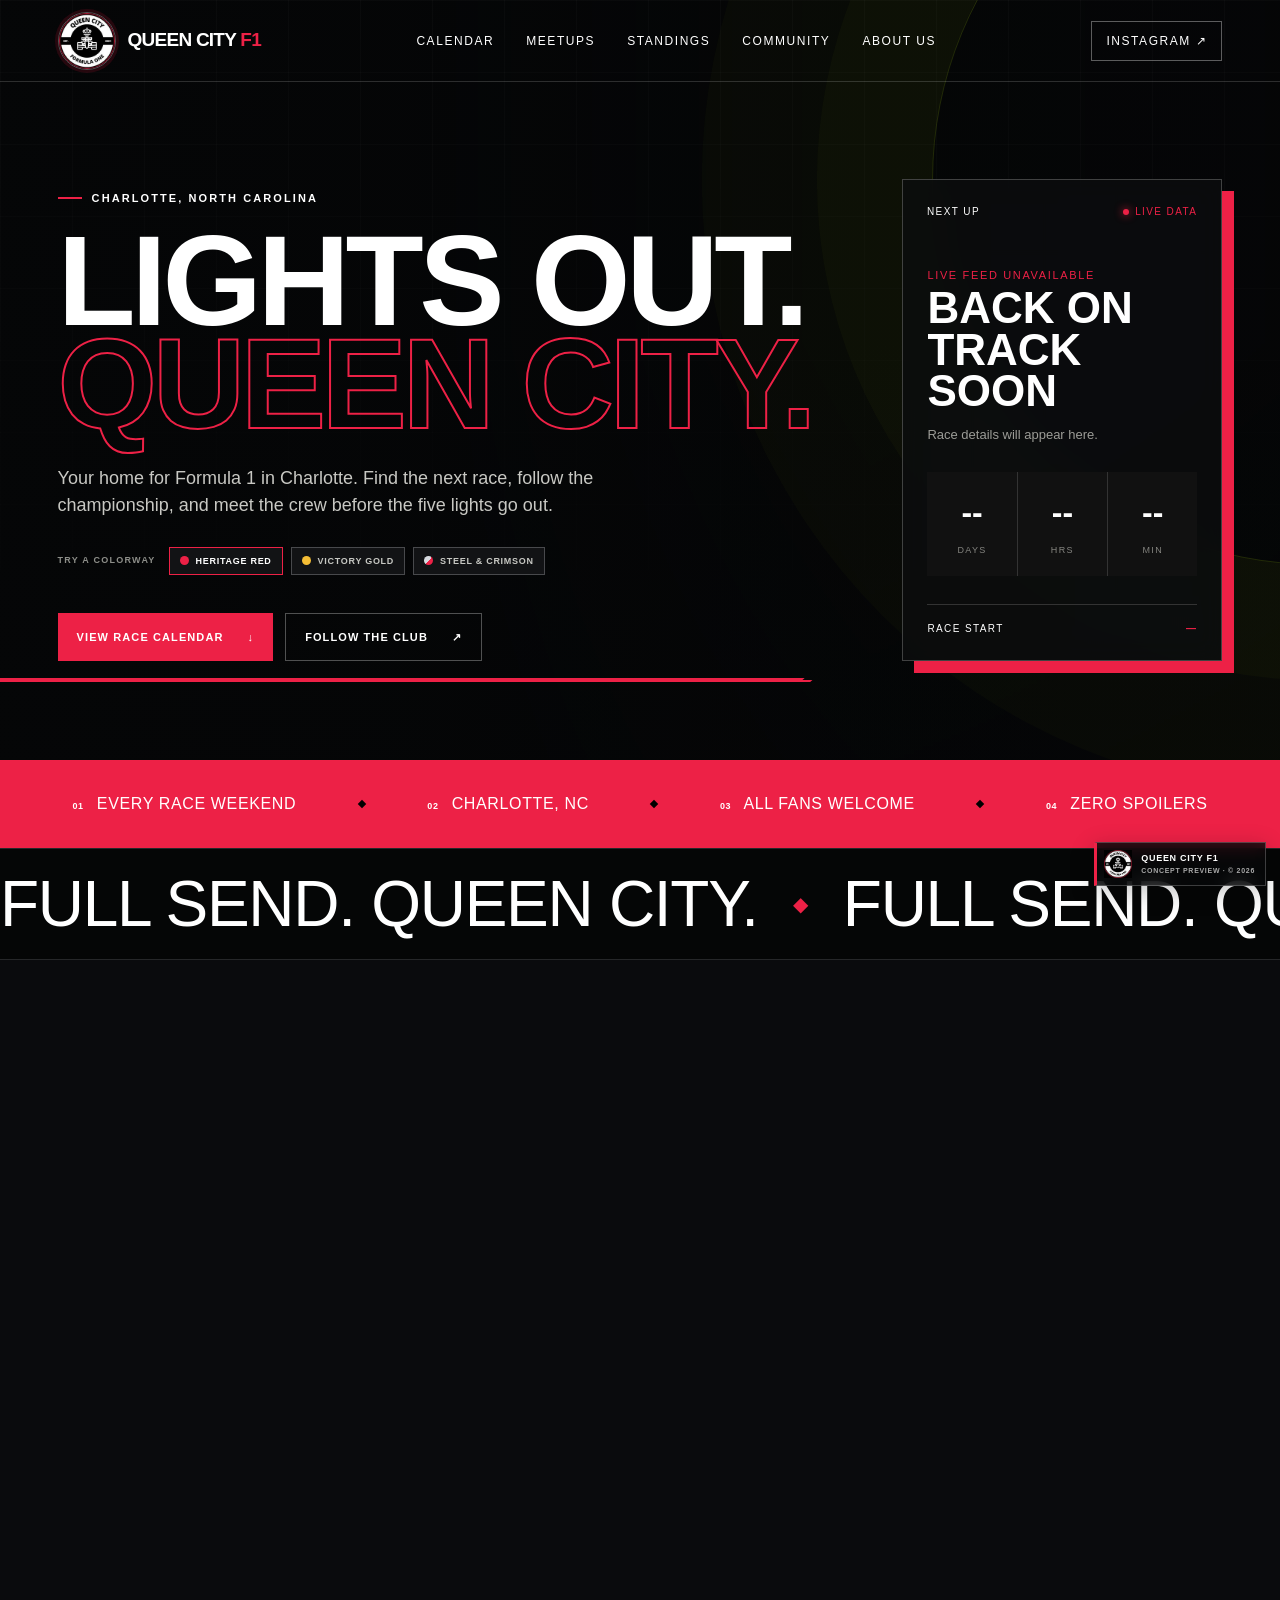
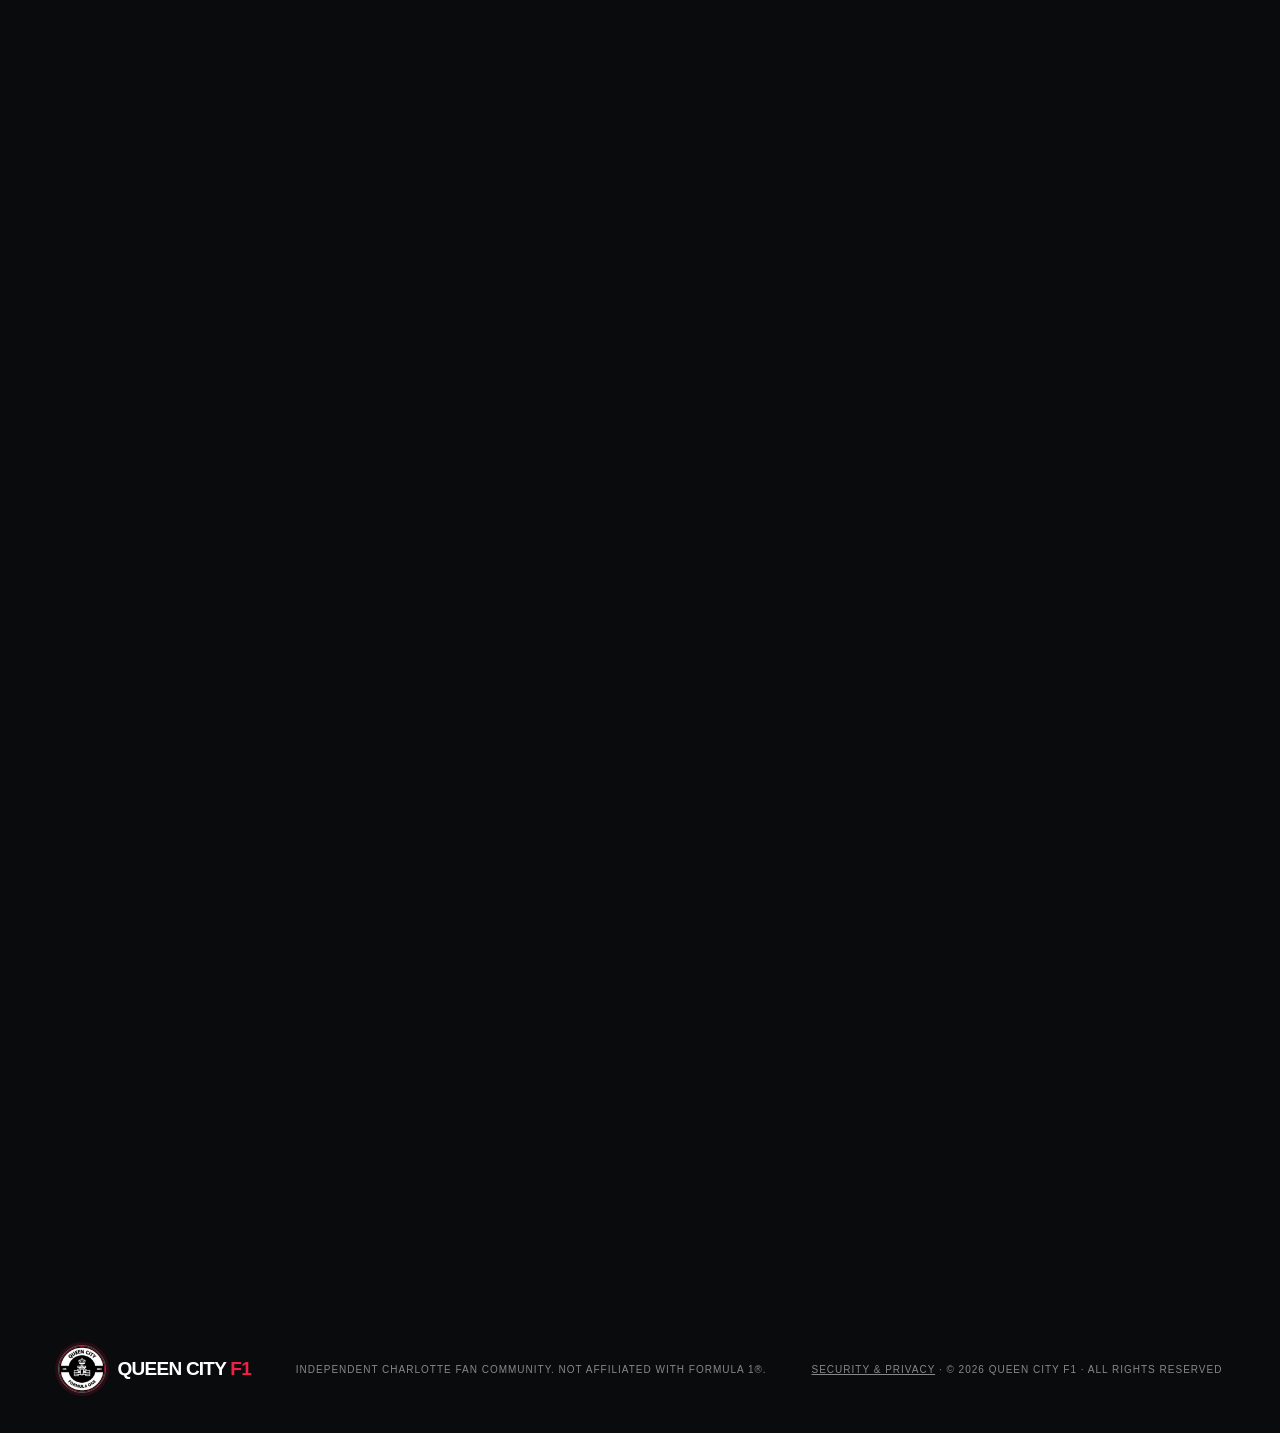
==== commit 665934f2: "Add ownership watermark and rights notice" ====
--- a/index.html
+++ b/index.html
@@ -4,6 +4,8 @@
   <meta charset="utf-8" />
   <meta name="viewport" content="width=device-width, initial-scale=1" />
   <meta name="description" content="Queen City F1 — Charlotte's home for Formula 1 watch parties, race schedules, and standings." />
+  <meta name="author" content="Queen City F1" />
+  <meta name="copyright" content="© 2026 Queen City F1. All rights reserved." />
   <meta name="referrer" content="strict-origin-when-cross-origin" />
   <meta http-equiv="Content-Security-Policy" content="default-src 'self'; connect-src 'self' https://api.jolpi.ca; style-src 'self'; script-src 'self'; img-src 'self' data:; font-src 'self'; object-src 'none'; base-uri 'self'; form-action 'none'; frame-ancestors 'none'; upgrade-insecure-requests" />
   <title>Queen City F1 — Charlotte Race Club</title>
@@ -13,6 +15,7 @@
   <link rel="stylesheet" href="assets/events.css" />
   <link rel="stylesheet" href="assets/motion.css" />
   <link rel="stylesheet" href="assets/about.css" />
+  <link rel="stylesheet" href="assets/ownership.css" />
 </head>
 <body>
   <a class="skip-link" href="#main">Skip to content</a>
@@ -232,10 +235,15 @@
     </section>
   </main>
 
+  <div class="ownership-mark" aria-label="Queen City F1 concept preview, copyright 2026">
+    <img src="assets/queen-city-f1-logo.png" alt="" />
+    <span><b>QUEEN CITY F1</b><small>CONCEPT PREVIEW · © 2026</small></span>
+  </div>
+
   <footer>
     <a class="brand footer-brand" href="#top"><img class="brand-logo" src="assets/queen-city-f1-logo.png" alt="" /><span>QUEEN CITY <b>F1</b></span></a>
     <p>Independent Charlotte fan community. Not affiliated with Formula 1®.</p>
-    <p><a class="footer-link" href="security.html">Security & privacy</a> · © <span id="copyright-year"></span> Queen City F1</p>
+    <p><a class="footer-link" href="security.html">Security & privacy</a> · © <span id="copyright-year"></span> Queen City F1 · All rights reserved</p>
   </footer>
   <script src="assets/app.js" defer></script>
 </body>
--- a/assets/ownership.css
+++ b/assets/ownership.css
@@ -0,0 +1,7 @@
+.ownership-mark{position:fixed;right:14px;bottom:14px;z-index:50;display:flex;align-items:center;gap:9px;padding:7px 10px 7px 7px;color:#fff;background:rgba(7,8,10,.78);border:1px solid rgba(255,255,255,.22);border-left:3px solid var(--lime,#ed2146);box-shadow:0 6px 24px rgba(0,0,0,.24);backdrop-filter:blur(8px);pointer-events:none;user-select:none}
+.ownership-mark img{width:28px;height:28px;object-fit:contain}
+.ownership-mark span{display:grid;line-height:1.1}
+.ownership-mark b{font:700 9px/1.2 Arial,sans-serif;letter-spacing:.08em}
+.ownership-mark small{font:600 7px/1.3 Arial,sans-serif;letter-spacing:.1em;color:#aaa;margin-top:2px}
+@media(max-width:520px){.ownership-mark{right:8px;bottom:8px;padding:5px 7px 5px 5px}.ownership-mark img{width:22px;height:22px}.ownership-mark b{font-size:8px}.ownership-mark small{font-size:6px}}
+@media print{.ownership-mark{position:fixed;inset:45% auto auto 18%;transform:rotate(-24deg);background:transparent;border:4px solid rgba(0,0,0,.18);box-shadow:none;color:rgba(0,0,0,.3);padding:18px 28px}.ownership-mark img{display:none}.ownership-mark b{font-size:28px}.ownership-mark small{font-size:14px;color:rgba(0,0,0,.3)}}
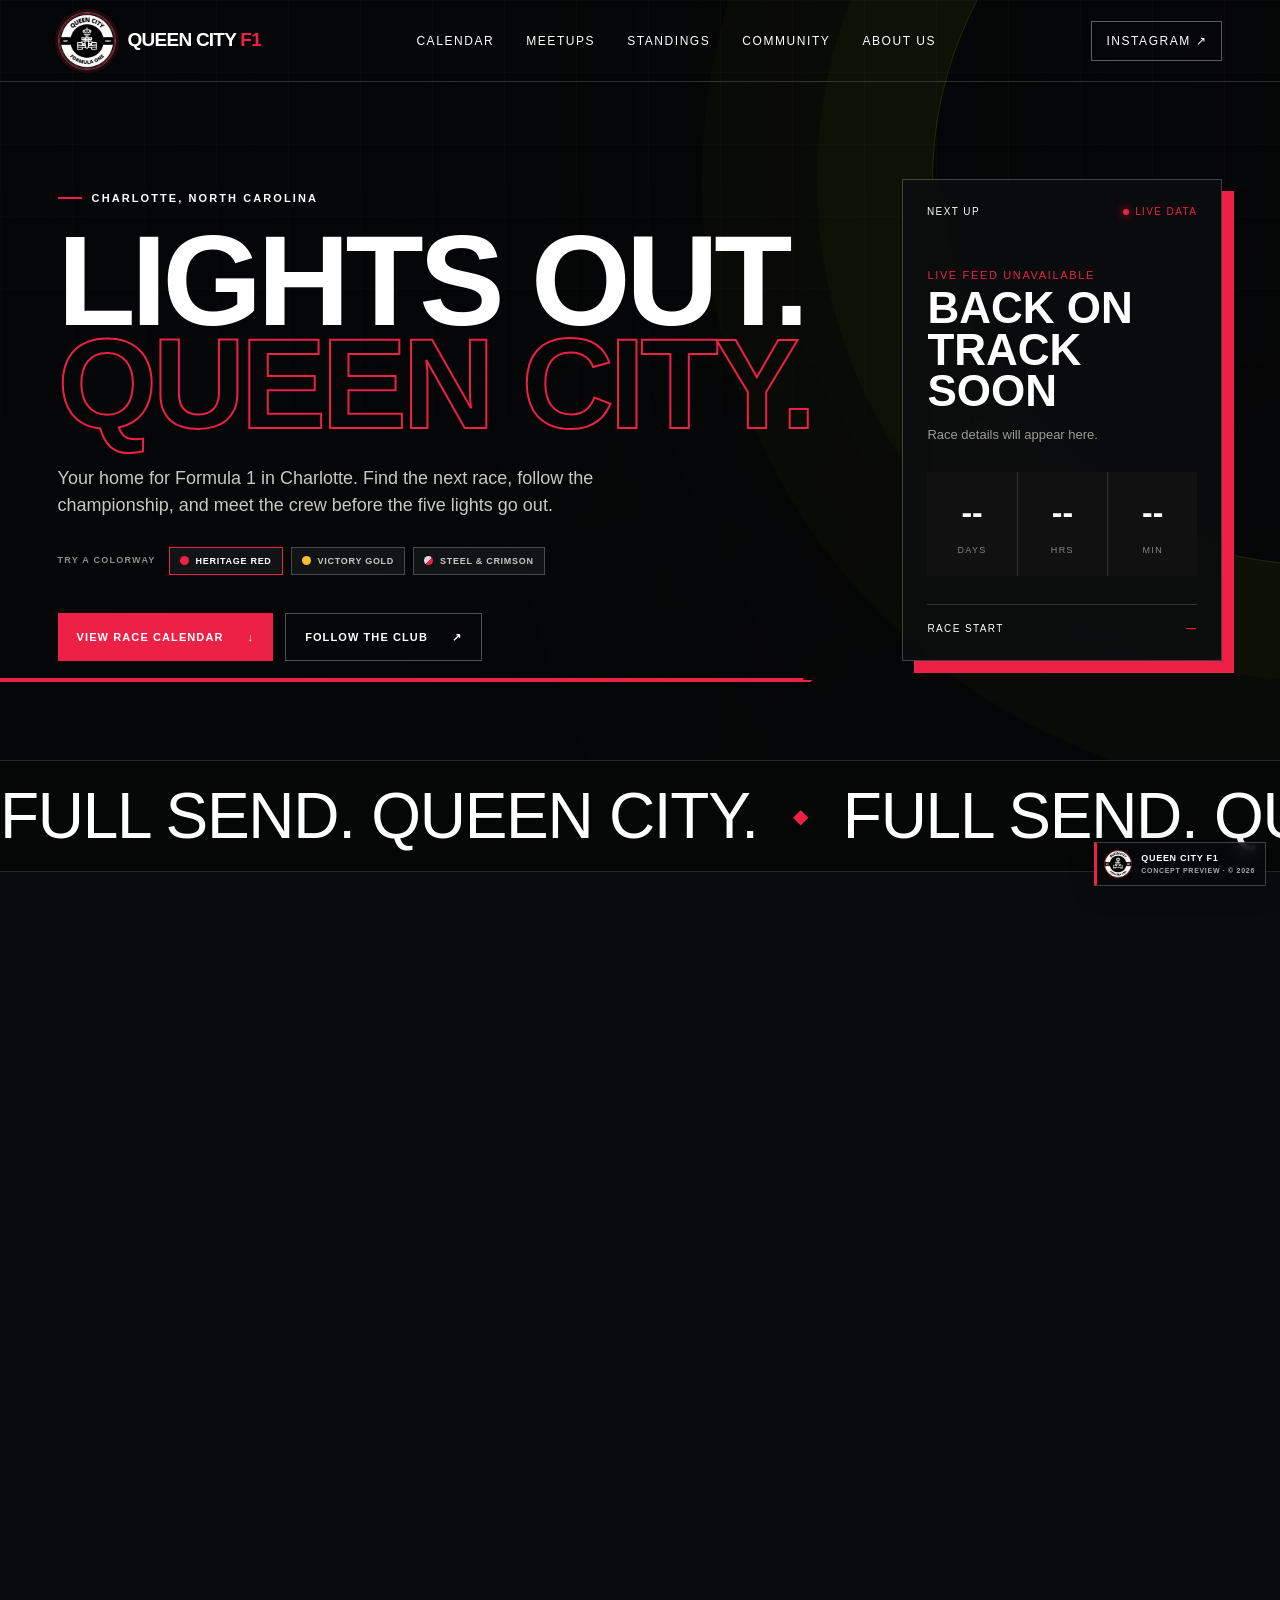
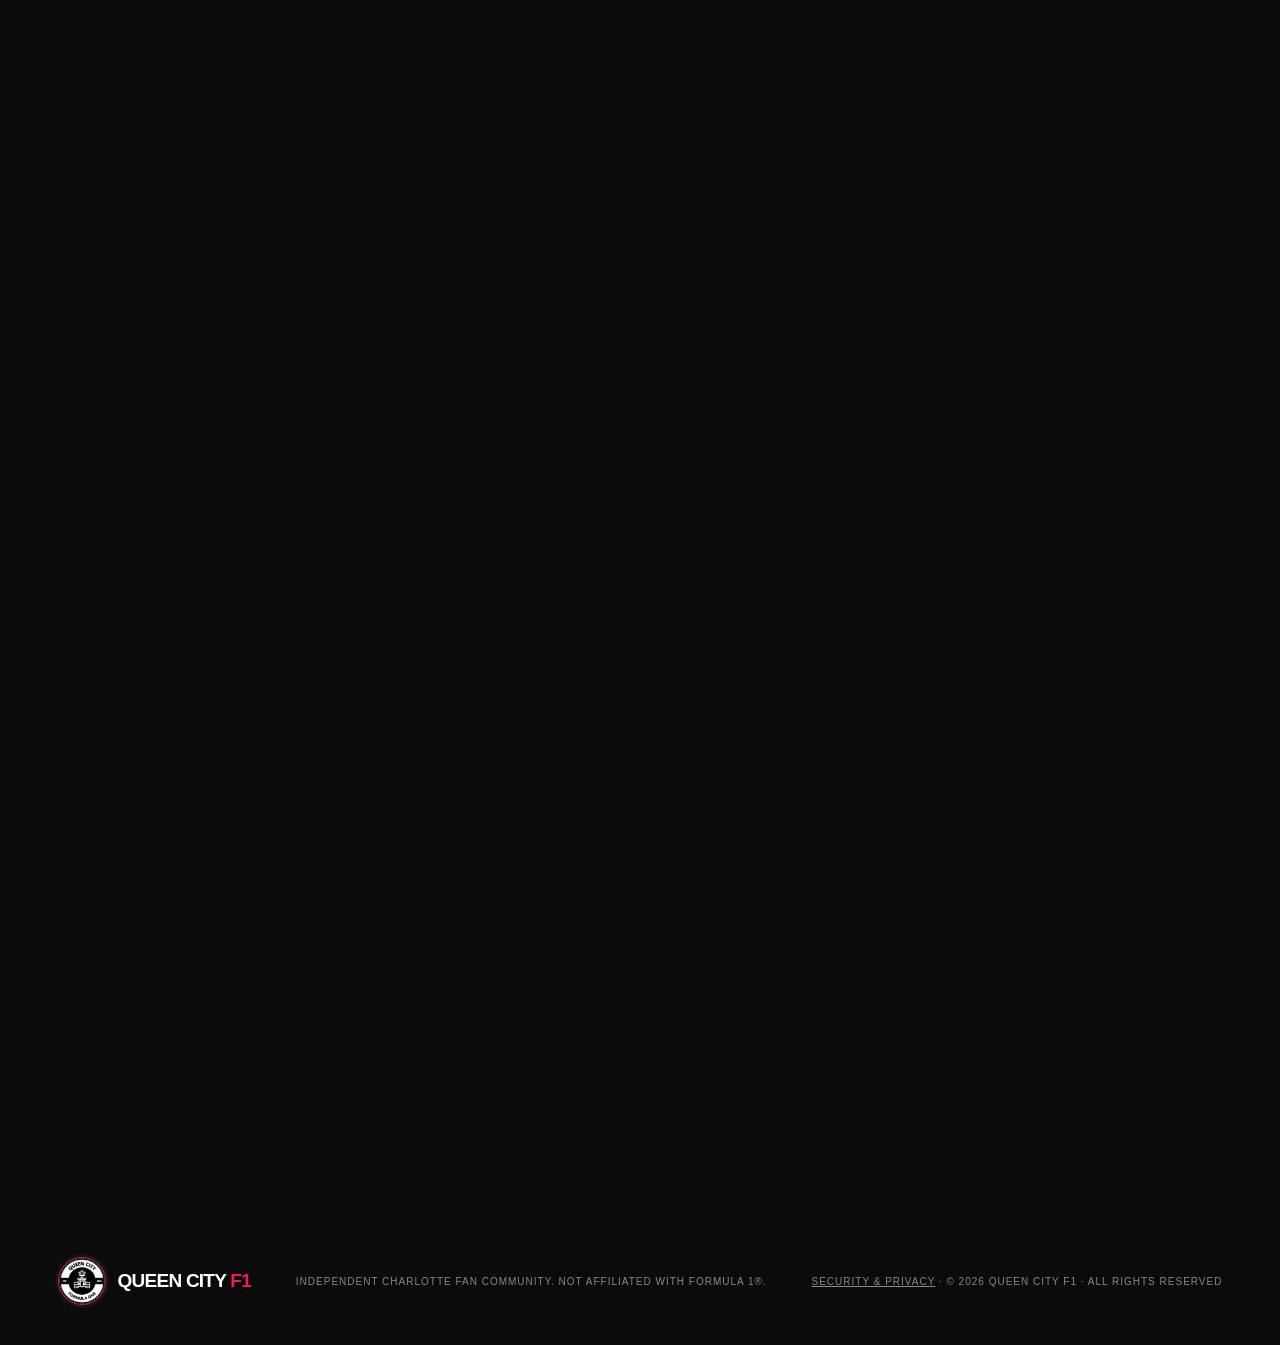
==== commit c0a53ccf: "Remove homepage highlights banner" ====
--- a/index.html
+++ b/index.html
@@ -70,10 +70,6 @@
       <div class="speed-lines" aria-hidden="true"></div>
     </section>
 
-    <section class="ticker" aria-label="Club highlights">
-      <p><span>01</span> EVERY RACE WEEKEND</p><i></i><p><span>02</span> CHARLOTTE, NC</p><i></i><p><span>03</span> ALL FANS WELCOME</p><i></i><p><span>04</span> ZERO SPOILERS</p>
-    </section>
-
     <div class="motion-marquee" aria-hidden="true">
       <div><span>FULL SEND. QUEEN CITY.</span><i>◆</i><span>FULL SEND. QUEEN CITY.</span><i>◆</i><span>FULL SEND. QUEEN CITY.</span><i>◆</i></div>
     </div>
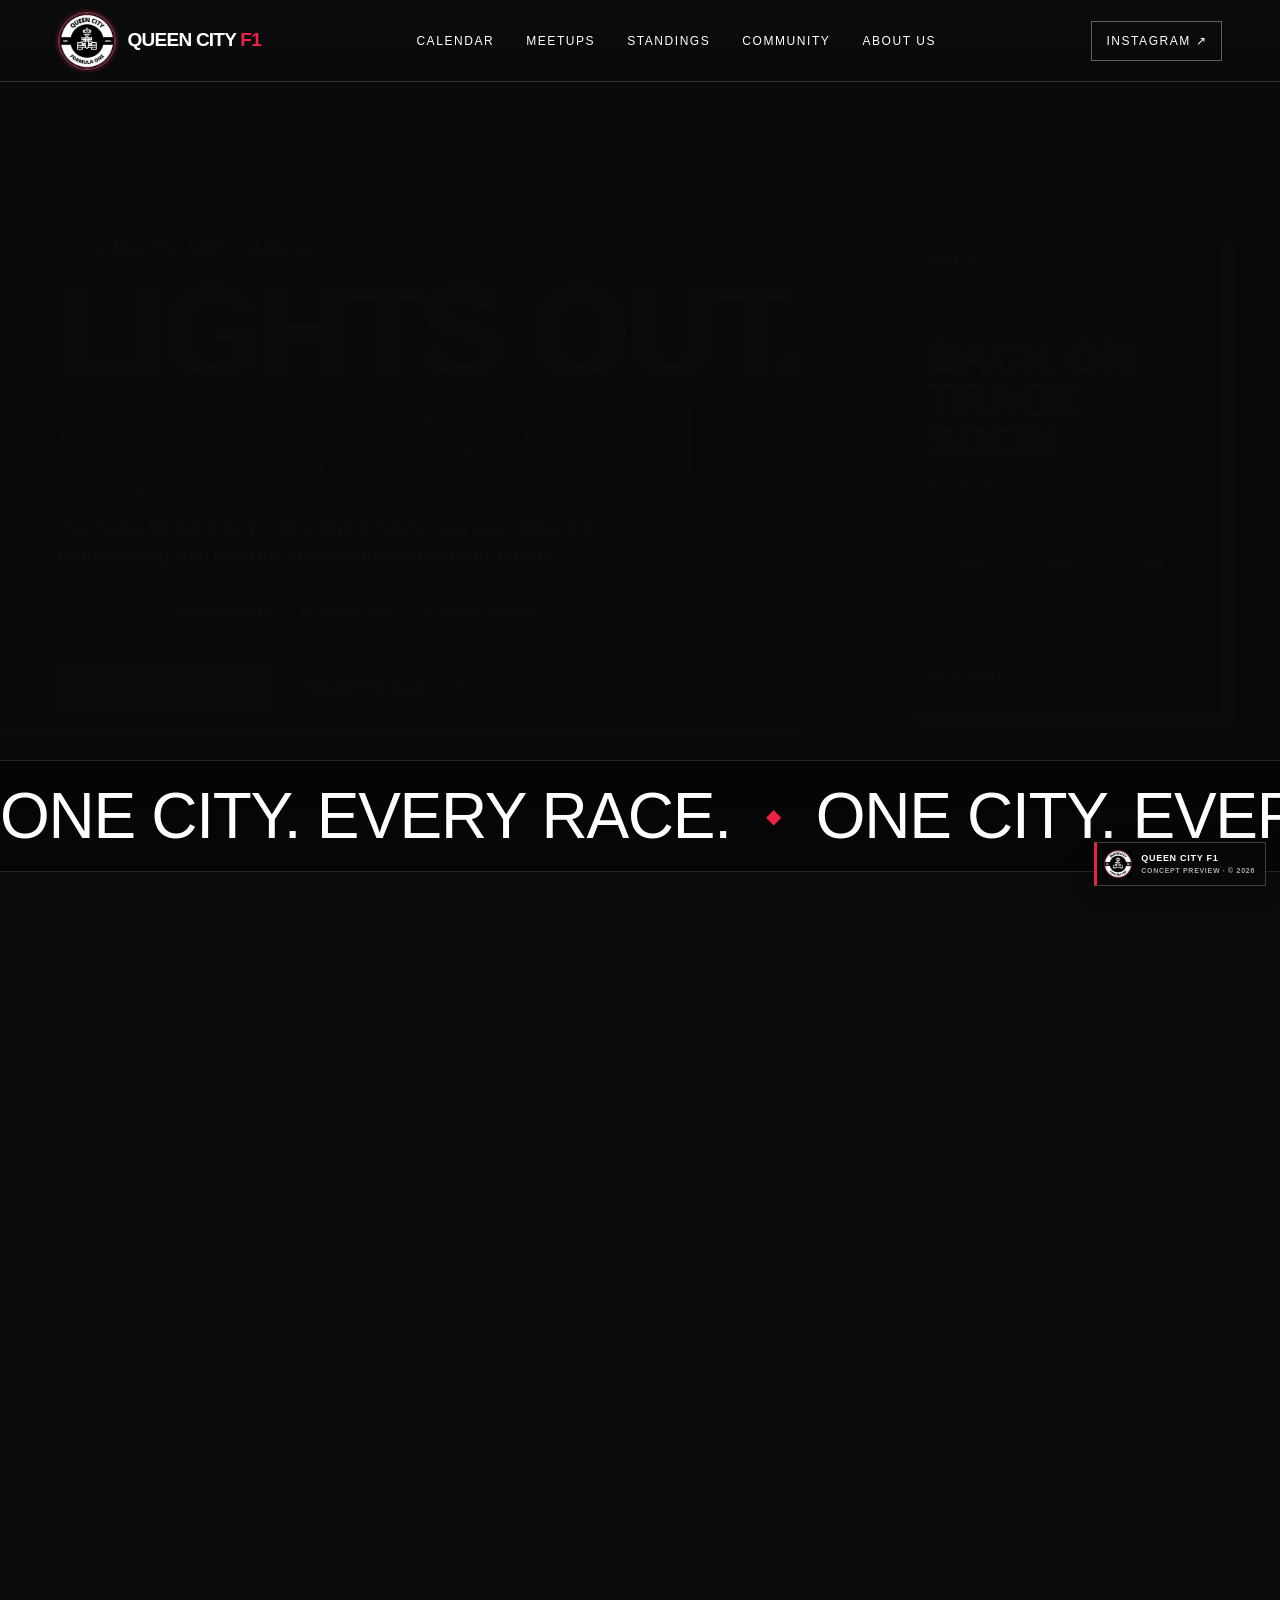
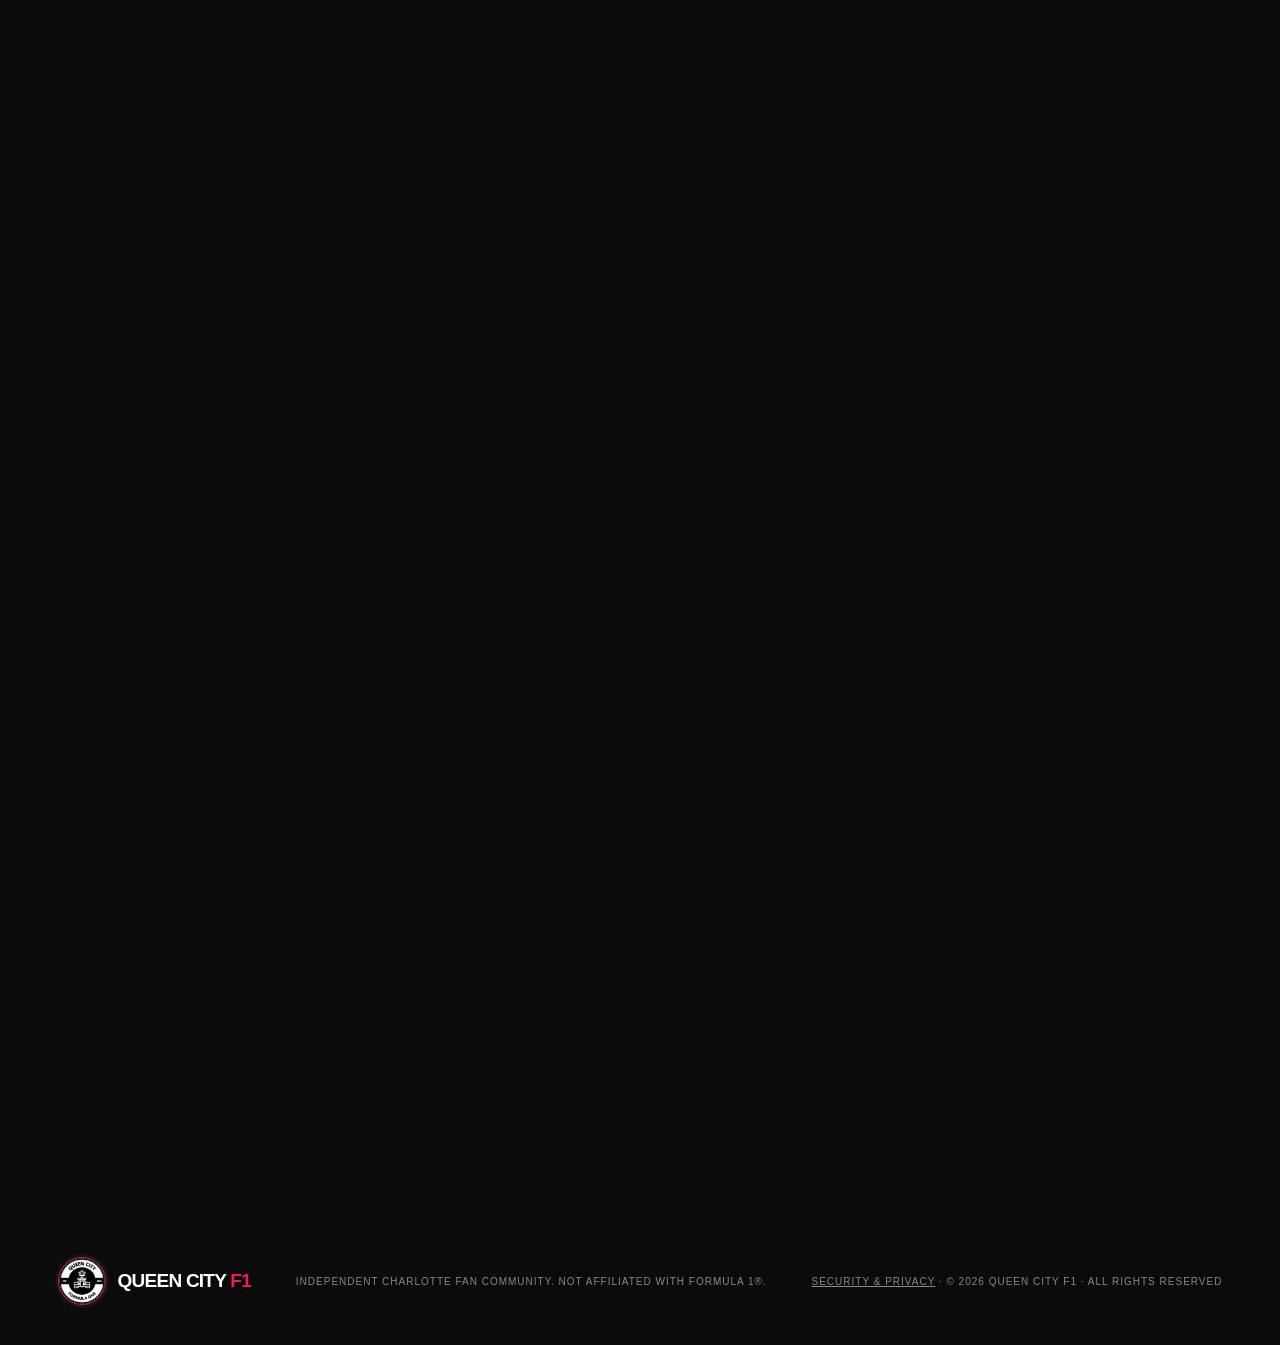
==== commit a0752db1: "Update community marquee message" ====
--- a/index.html
+++ b/index.html
@@ -71,7 +71,7 @@
     </section>
 
     <div class="motion-marquee" aria-hidden="true">
-      <div><span>FULL SEND. QUEEN CITY.</span><i>◆</i><span>FULL SEND. QUEEN CITY.</span><i>◆</i><span>FULL SEND. QUEEN CITY.</span><i>◆</i></div>
+      <div><span>ONE CITY. EVERY RACE.</span><i>◆</i><span>ONE CITY. EVERY RACE.</span><i>◆</i><span>ONE CITY. EVERY RACE.</span><i>◆</i></div>
     </div>
 
     <section class="events-section" id="events">
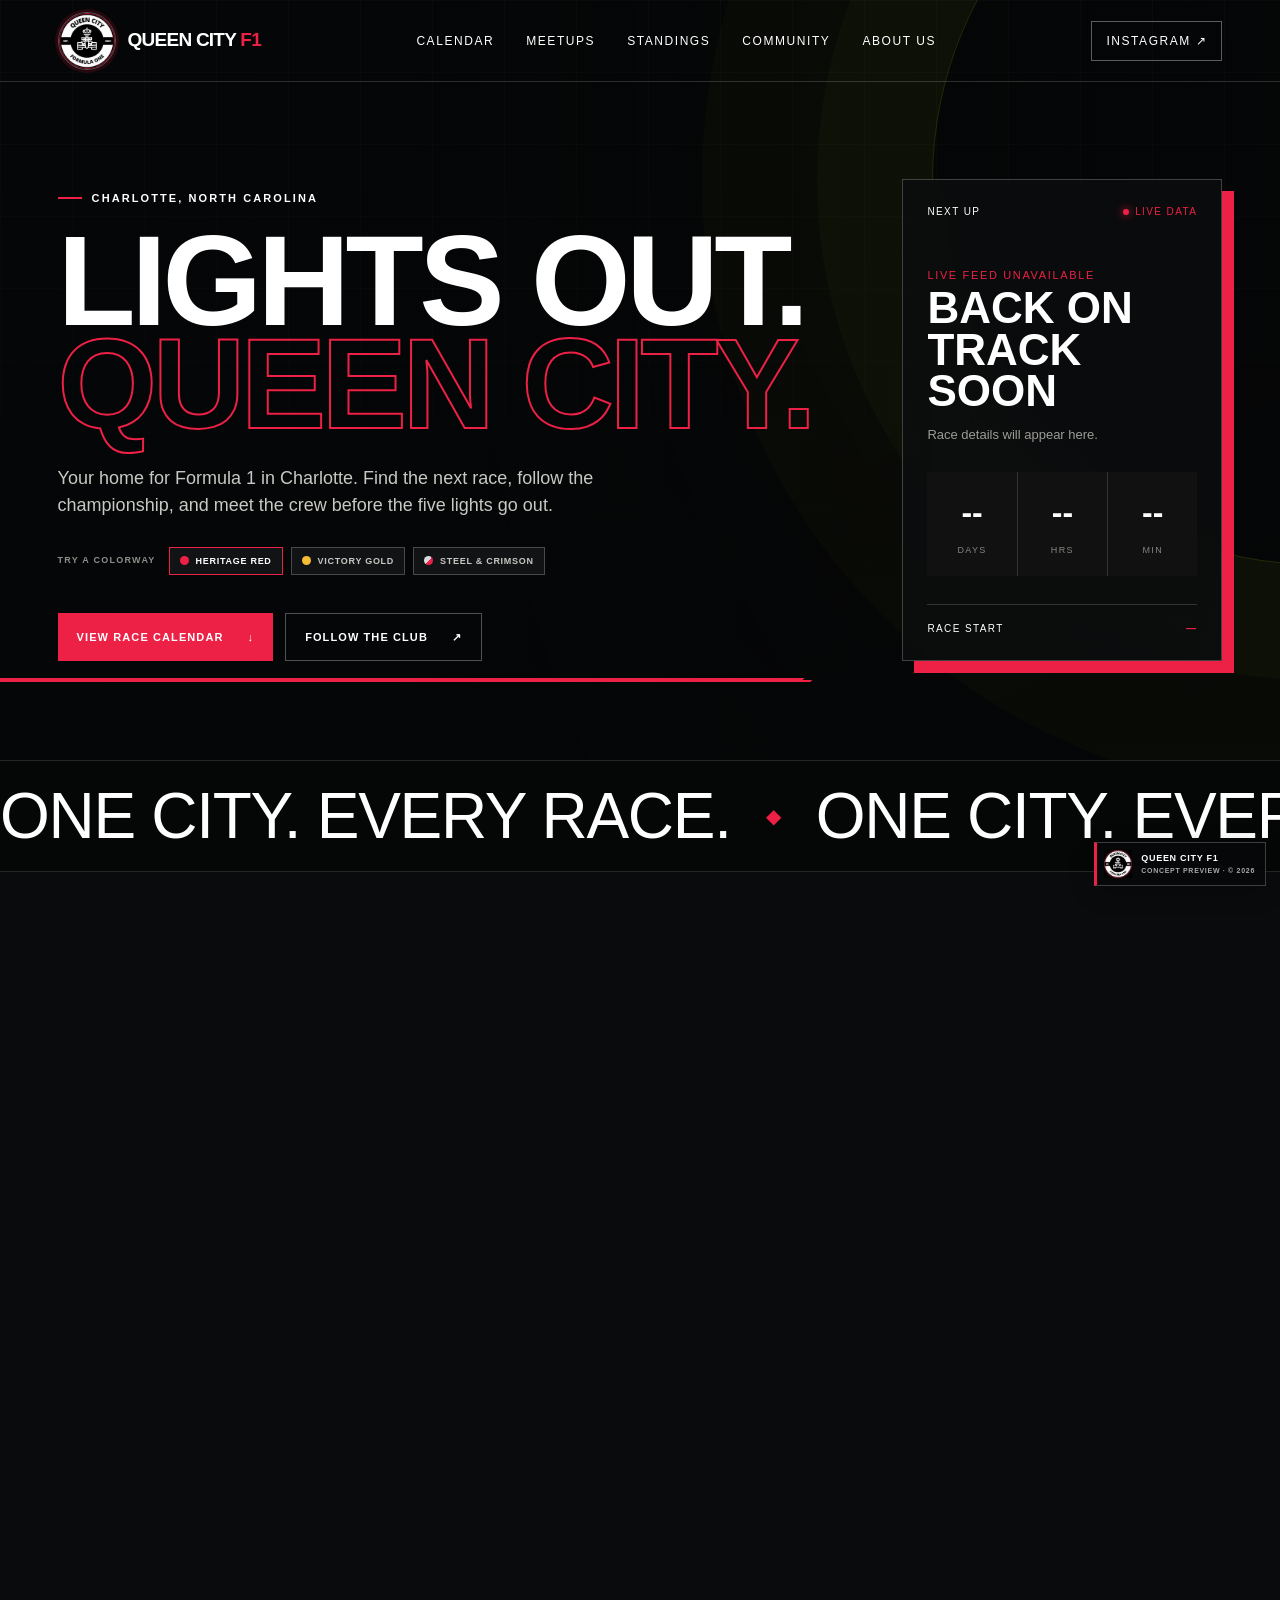
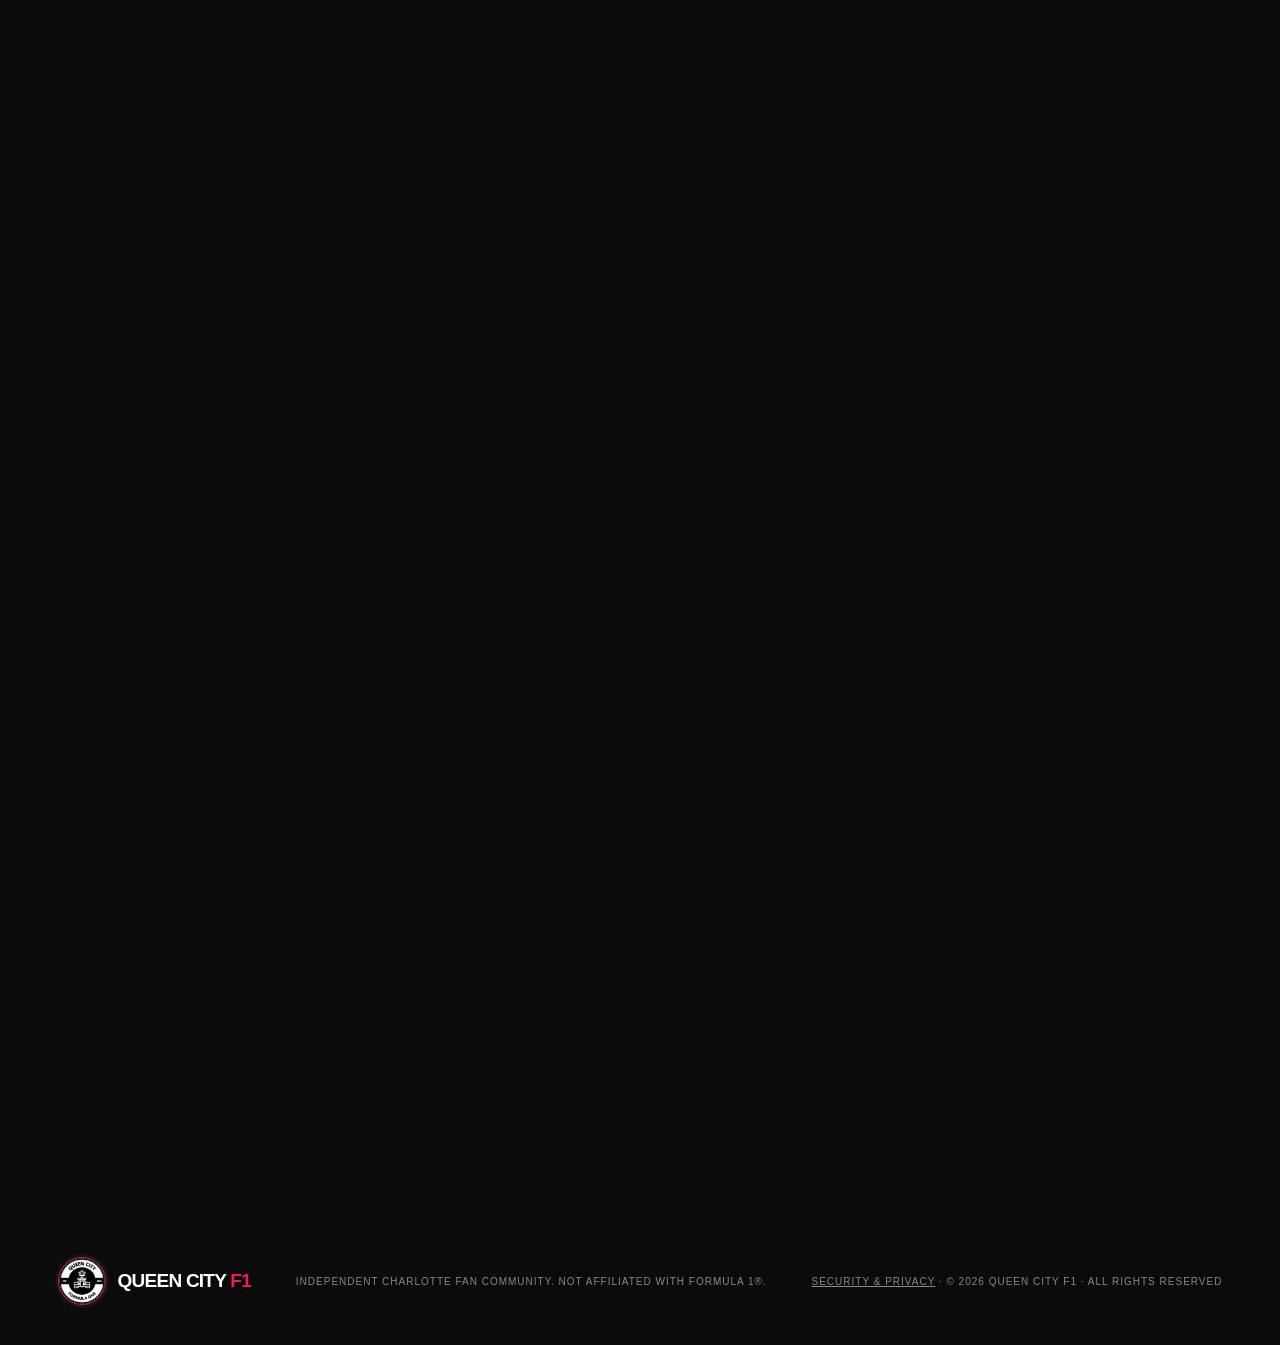
==== commit 03638080: "Use single Senna tribute image in hero" ====
--- a/index.html
+++ b/index.html
@@ -40,6 +40,7 @@
         <span class="hero-frame frame-one"></span>
         <span class="hero-frame frame-two"></span>
         <span class="hero-frame frame-three"></span>
+        <span class="hero-frame frame-four"></span>
       </div>
       <div class="hero-grid" aria-hidden="true"></div>
       <div class="hero-copy">
--- a/assets/motion.css
+++ b/assets/motion.css
@@ -1,13 +1,14 @@
 .hero { background:#050607; }
 .hero-media { position:absolute; inset:0; overflow:hidden; z-index:0; background:#050607; }
-.hero-frame { position:absolute; inset:-4%; opacity:0; background-size:cover; background-position:center; will-change:transform,opacity; animation:heroFilm 21s linear infinite; }
+.hero-frame { position:absolute; inset:-4%; opacity:0; background-size:cover; background-position:center; will-change:transform,opacity; animation:heroFilm 28s linear infinite; }
 .hero-frame.frame-one { background-image:url("hero-charlotte-night-v1.png"); animation-delay:0s; }
 .hero-frame.frame-two { background-image:url("media/hero-motion-closeup-v1.png"); animation-delay:7s; }
 .hero-frame.frame-three { background-image:url("media/hero-motion-garage-v1.png"); animation-delay:14s; }
+.hero-frame.frame-four { background-image:url("media/senna-rain-tribute-v1.png"); animation-delay:21s; }
 .hero-media:after { content:""; position:absolute; inset:0; background:linear-gradient(90deg,rgba(5,6,7,.98) 0%,rgba(5,6,7,.91) 32%,rgba(5,6,7,.42) 68%,rgba(5,6,7,.58) 100%),linear-gradient(0deg,rgba(5,6,7,.42),transparent 55%); }
 .hero-grid { opacity:.62; z-index:1; }
 .speed-lines { z-index:2; }
-@keyframes heroFilm { 0%{opacity:0;transform:scale(1.09) translate3d(1.5%,0,0)} 5%{opacity:1} 28%{opacity:1} 33.333%,100%{opacity:0;transform:scale(1.015) translate3d(-1.5%,-.5%,0)} }
+@keyframes heroFilm { 0%{opacity:0;transform:scale(1.09) translate3d(1.5%,0,0)} 4%{opacity:1} 21%{opacity:1} 25%,100%{opacity:0;transform:scale(1.015) translate3d(-1.5%,-.5%,0)} }
 .hero-copy .eyebrow,.hero h1,.hero-deck,.palette-picker,.hero-actions,.next-race { opacity:0; transform:translateY(28px); animation:heroEnter .75s cubic-bezier(.2,.8,.2,1) forwards; }
 .hero h1{animation-delay:.08s}.hero-deck{animation-delay:.16s}.palette-picker{animation-delay:.24s}.hero-actions{animation-delay:.32s}.next-race{animation-delay:.25s;transform:translateX(42px)}
 @keyframes heroEnter{to{opacity:1;transform:translate3d(0,0,0)}}
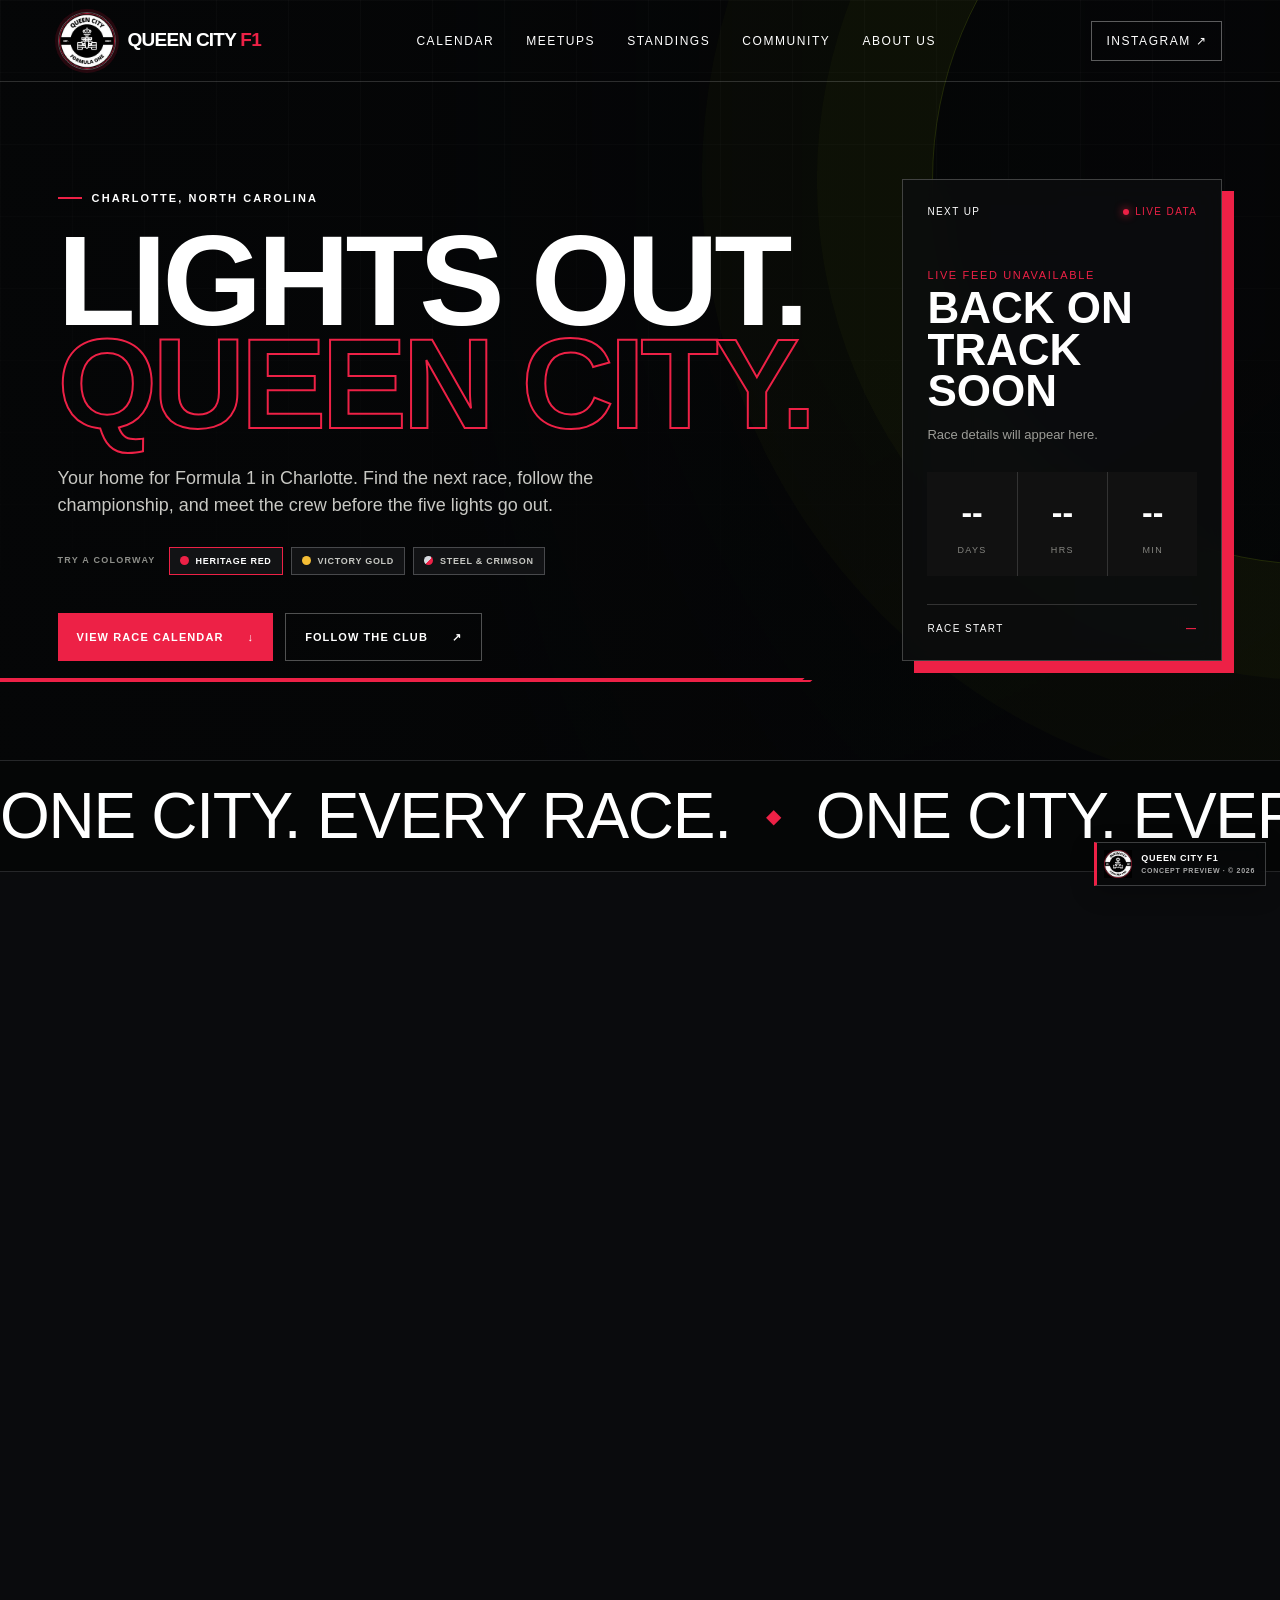
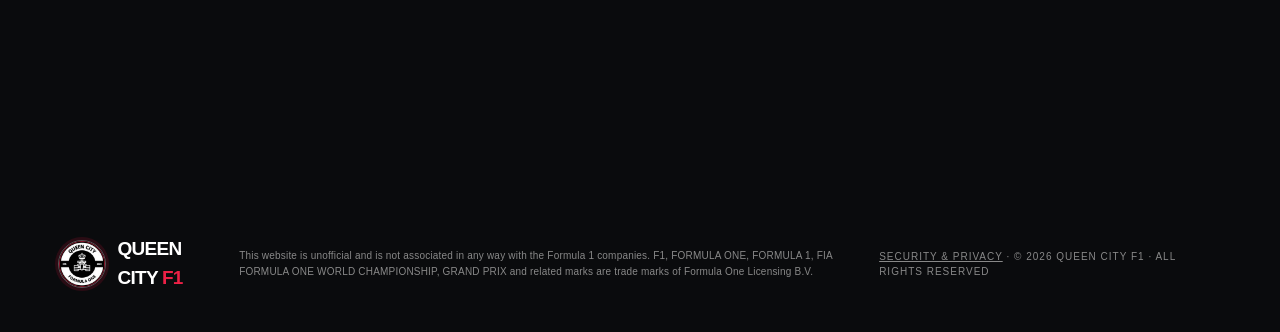
==== commit c5005df6: "Prepare site for public launch" ====
--- a/index.html
+++ b/index.html
@@ -7,7 +7,7 @@
   <meta name="author" content="Queen City F1" />
   <meta name="copyright" content="© 2026 Queen City F1. All rights reserved." />
   <meta name="referrer" content="strict-origin-when-cross-origin" />
-  <meta http-equiv="Content-Security-Policy" content="default-src 'self'; connect-src 'self' https://api.jolpi.ca; style-src 'self'; script-src 'self'; img-src 'self' data:; font-src 'self'; object-src 'none'; base-uri 'self'; form-action 'none'; frame-ancestors 'none'; upgrade-insecure-requests" />
+  <meta http-equiv="Content-Security-Policy" content="default-src 'self'; connect-src 'self' https://api.jolpi.ca; style-src 'self'; script-src 'self'; img-src 'self' data:; font-src 'self'; object-src 'none'; base-uri 'self'; form-action 'none'; upgrade-insecure-requests" />
   <title>Queen City F1 — Charlotte Race Club</title>
   <link rel="stylesheet" href="assets/styles.css" />
   <link rel="stylesheet" href="assets/logo.css" />
@@ -16,6 +16,7 @@
   <link rel="stylesheet" href="assets/motion.css" />
   <link rel="stylesheet" href="assets/about.css" />
   <link rel="stylesheet" href="assets/ownership.css" />
+  <link rel="stylesheet" href="assets/launch.css" />
 </head>
 <body>
   <a class="skip-link" href="#main">Skip to content</a>
@@ -24,12 +25,14 @@
       <img class="brand-logo" src="assets/queen-city-f1-logo.png" alt="" />
       <span>QUEEN CITY <b>F1</b></span>
     </a>
-    <nav aria-label="Primary navigation">
+    <button class="menu-toggle" type="button" aria-expanded="false" aria-controls="primary-nav"><span></span><span></span><span></span><b>Menu</b></button>
+    <nav id="primary-nav" aria-label="Primary navigation">
       <a href="#calendar">Calendar</a>
       <a href="#events">Meetups</a>
       <a href="#standings">Standings</a>
       <a href="#community">Community</a>
       <a href="#about">About us</a>
+      <a class="mobile-nav-social" href="https://www.instagram.com/queencityf1/" target="_blank" rel="noopener noreferrer">Instagram ↗</a>
     </nav>
     <a class="social-link" href="https://www.instagram.com/queencityf1/" target="_blank" rel="noopener noreferrer">Instagram <span aria-hidden="true">↗</span></a>
   </header>
@@ -161,9 +164,6 @@
         <a class="social-card discord" href="https://discord.gg/7zzmC4cnqP" target="_blank" rel="noopener noreferrer">
           <span class="social-icon" aria-hidden="true">DC</span><span><small>Live race chat</small><strong>Discord</strong><em>Queen City F1 server</em></span><b aria-hidden="true">↗</b>
         </a>
-        <div class="social-card signal pending-link" aria-label="Signal group chat link needed">
-          <span class="social-icon" aria-hidden="true">SG</span><span><small>Group messages</small><strong>Signal</strong><em>Full invite link needed</em></span><b aria-hidden="true">•••</b>
-        </div>
         <a class="social-card gridrival" href="https://gridrival.app.link/jDi2sYiqAHb" target="_blank" rel="noopener noreferrer">
           <span class="social-icon" aria-hidden="true">GR</span><span><small>Fantasy league</small><strong>GridRival</strong><em>Join the Queen City league</em></span><b aria-hidden="true">↗</b>
         </a>
@@ -181,44 +181,7 @@
         </div>
       </div>
 
-      <div class="founders-heading">
-        <div>
-          <p class="eyebrow"><span></span> Meet the founders</p>
-          <h3>THE PEOPLE<br>BEHIND THE GRID.</h3>
-        </div>
-        <p>Founder names, photos, roles, and stories can be added here when the club is ready.</p>
-      </div>
-
-      <div class="founder-grid">
-        <!-- Replace each placeholder with an approved public photo and biography. -->
-        <article class="founder-card">
-          <div class="founder-photo" aria-hidden="true"><span>01</span><b>PHOTO</b></div>
-          <div class="founder-copy">
-            <p class="founder-role">Co-founder · Club role</p>
-            <h4>FOUNDER NAME</h4>
-            <p>Add a short introduction: how they found Formula 1, why they helped start Queen City F1, and what they enjoy most about bringing Charlotte fans together.</p>
-            <span class="founder-detail">Favorite driver or team · Optional</span>
-          </div>
-        </article>
-        <article class="founder-card">
-          <div class="founder-photo" aria-hidden="true"><span>02</span><b>PHOTO</b></div>
-          <div class="founder-copy">
-            <p class="founder-role">Co-founder · Club role</p>
-            <h4>FOUNDER NAME</h4>
-            <p>Add a short introduction: their connection to racing, what they contribute to the club, and the race weekend they never miss.</p>
-            <span class="founder-detail">Favorite circuit · Optional</span>
-          </div>
-        </article>
-        <article class="founder-card">
-          <div class="founder-photo" aria-hidden="true"><span>03</span><b>PHOTO</b></div>
-          <div class="founder-copy">
-            <p class="founder-role">Founding member · Club role</p>
-            <h4>FOUNDER NAME</h4>
-            <p>Add a short introduction: what race day means to them and what they hope every new member finds in the Queen City F1 community.</p>
-            <span class="founder-detail">First Grand Prix watched · Optional</span>
-          </div>
-        </article>
-      </div>
+      <!-- Founder profiles will be added after names, photos, and biographies are approved for public use. -->
     </section>
 
     <section class="club-section" id="club">
@@ -239,9 +202,9 @@
 
   <footer>
     <a class="brand footer-brand" href="#top"><img class="brand-logo" src="assets/queen-city-f1-logo.png" alt="" /><span>QUEEN CITY <b>F1</b></span></a>
-    <p>Independent Charlotte fan community. Not affiliated with Formula 1®.</p>
+    <p class="legal-disclaimer">This website is unofficial and is not associated in any way with the Formula 1 companies. F1, FORMULA ONE, FORMULA 1, FIA FORMULA ONE WORLD CHAMPIONSHIP, GRAND PRIX and related marks are trade marks of Formula One Licensing B.V.</p>
     <p><a class="footer-link" href="security.html">Security & privacy</a> · © <span id="copyright-year"></span> Queen City F1 · All rights reserved</p>
   </footer>
-  <script src="assets/app.js" defer></script>
+  <script src="assets/app.js?v=2" defer></script>
 </body>
 </html>
--- a/assets/events.css
+++ b/assets/events.css
@@ -1,4 +1,4 @@
-.events-section { padding:110px 4.5vw; background-color:#101113; background-image:linear-gradient(90deg,rgba(9,10,11,.96) 0%,rgba(9,10,11,.78) 40%,rgba(9,10,11,.28) 78%,rgba(9,10,11,.5) 100%),linear-gradient(180deg,rgba(9,10,11,.08) 0%,#101113 700px),url("media/charlotte-meetup-banner-v1.png"); background-size:auto,auto,cover; background-position:center top,center top,center top; background-repeat:no-repeat; color:#fff; display:grid; grid-template-columns:.7fr 1.3fr; gap:7vw; }
+.events-section { padding:110px 4.5vw; background-color:#101113; background-image:linear-gradient(90deg,rgba(9,10,11,.96) 0%,rgba(9,10,11,.78) 40%,rgba(9,10,11,.28) 78%,rgba(9,10,11,.5) 100%),linear-gradient(180deg,rgba(9,10,11,.08) 0%,#101113 700px),url("media/charlotte-meetup-banner-v1.jpg"); background-size:auto,auto,cover; background-position:center top,center top,center top; background-repeat:no-repeat; color:#fff; display:grid; grid-template-columns:.7fr 1.3fr; gap:7vw; }
 .events-heading h2 { font:clamp(58px,7.5vw,112px)/.82 var(--display); letter-spacing:-.035em; margin:25px 0 30px; }
 .events-heading h2 em { color:transparent; font-style:normal; -webkit-text-stroke:2px var(--lime); }
 .events-heading>p:last-child { color:#999a96; max-width:500px; }
--- a/assets/motion.css
+++ b/assets/motion.css
@@ -1,10 +1,10 @@
 .hero { background:#050607; }
 .hero-media { position:absolute; inset:0; overflow:hidden; z-index:0; background:#050607; }
 .hero-frame { position:absolute; inset:-4%; opacity:0; background-size:cover; background-position:center; will-change:transform,opacity; animation:heroFilm 28s linear infinite; }
-.hero-frame.frame-one { background-image:url("hero-charlotte-night-v1.png"); animation-delay:0s; }
-.hero-frame.frame-two { background-image:url("media/hero-motion-closeup-v1.png"); animation-delay:7s; }
-.hero-frame.frame-three { background-image:url("media/hero-motion-garage-v1.png"); animation-delay:14s; }
-.hero-frame.frame-four { background-image:url("media/senna-rain-tribute-v1.png"); animation-delay:21s; }
+.hero-frame.frame-one { background-image:url("hero-charlotte-night-v1.jpg"); animation-delay:0s; }
+.hero-frame.frame-two { background-image:url("media/hero-motion-closeup-v1.jpg"); animation-delay:7s; }
+.hero-frame.frame-three { background-image:url("media/hero-motion-garage-v1.jpg"); animation-delay:14s; }
+.hero-frame.frame-four { background-image:url("media/senna-rain-tribute-v1.jpg"); animation-delay:21s; }
 .hero-media:after { content:""; position:absolute; inset:0; background:linear-gradient(90deg,rgba(5,6,7,.98) 0%,rgba(5,6,7,.91) 32%,rgba(5,6,7,.42) 68%,rgba(5,6,7,.58) 100%),linear-gradient(0deg,rgba(5,6,7,.42),transparent 55%); }
 .hero-grid { opacity:.62; z-index:1; }
 .speed-lines { z-index:2; }
--- a/assets/about.css
+++ b/assets/about.css
@@ -1,7 +1,7 @@
 .about-section{padding:120px 4.5vw;background:#090a0c;color:#fff;position:relative;overflow:hidden}
 .about-section:before{content:"704";position:absolute;right:-2vw;top:-5vw;font:24vw/1 var(--display);color:rgba(255,255,255,.025);pointer-events:none}
 .about-intro,.founders-heading,.founder-grid{position:relative;z-index:1}
-.about-intro{display:grid;grid-template-columns:.85fr 1.15fr;gap:8vw;align-items:end;padding-bottom:105px;border-bottom:1px solid #343538}
+.about-intro{display:grid;grid-template-columns:.85fr 1.15fr;gap:8vw;align-items:end}
 .about-intro h2{font:clamp(68px,9vw,138px)/.81 var(--display);letter-spacing:-.035em;margin:25px 0 0}
 .about-intro h2 em{font-style:normal;color:transparent;-webkit-text-stroke:2px var(--lime)}
 .about-story{max-width:680px;padding-bottom:8px}
--- a/assets/ownership.css
+++ b/assets/ownership.css
@@ -3,5 +3,5 @@
 .ownership-mark span{display:grid;line-height:1.1}
 .ownership-mark b{font:700 9px/1.2 Arial,sans-serif;letter-spacing:.08em}
 .ownership-mark small{font:600 7px/1.3 Arial,sans-serif;letter-spacing:.1em;color:#aaa;margin-top:2px}
-@media(max-width:520px){.ownership-mark{right:8px;bottom:8px;padding:5px 7px 5px 5px}.ownership-mark img{width:22px;height:22px}.ownership-mark b{font-size:8px}.ownership-mark small{font-size:6px}}
+@media(max-width:520px){.ownership-mark{position:absolute;right:8px;top:91px;bottom:auto;padding:5px 7px 5px 5px;opacity:.72}.ownership-mark img{width:20px;height:20px}.ownership-mark b{font-size:7px}.ownership-mark small{font-size:5px}}
 @media print{.ownership-mark{position:fixed;inset:45% auto auto 18%;transform:rotate(-24deg);background:transparent;border:4px solid rgba(0,0,0,.18);box-shadow:none;color:rgba(0,0,0,.3);padding:18px 28px}.ownership-mark img{display:none}.ownership-mark b{font-size:28px}.ownership-mark small{font-size:14px;color:rgba(0,0,0,.3)}}
--- a/assets/launch.css
+++ b/assets/launch.css
@@ -0,0 +1,19 @@
+.menu-toggle,.mobile-nav-social{display:none}
+:where(a,button,summary):focus-visible{outline:3px solid var(--lime);outline-offset:4px}
+.legal-disclaimer{max-width:620px;line-height:1.55;text-transform:none;letter-spacing:.02em}
+.social-grid{grid-template-columns:repeat(3,minmax(0,1fr))}
+@media(max-width:1000px){.social-grid{grid-template-columns:repeat(3,minmax(0,1fr))}}
+@media(max-width:850px){
+  .menu-toggle{display:grid;width:45px;height:42px;padding:9px;border:1px solid rgba(255,255,255,.35);background:rgba(8,9,11,.78);color:#fff;cursor:pointer;position:relative;z-index:7}
+  .menu-toggle span{display:block;height:2px;background:currentColor;transition:transform .2s ease,opacity .2s ease}
+  .menu-toggle b{position:absolute;width:1px;height:1px;overflow:hidden;clip:rect(0 0 0 0)}
+  .menu-open .menu-toggle span:nth-child(1){transform:translateY(7px) rotate(45deg)}
+  .menu-open .menu-toggle span:nth-child(2){opacity:0}
+  .menu-open .menu-toggle span:nth-child(3){transform:translateY(-7px) rotate(-45deg)}
+  .site-header nav{display:none;position:absolute;top:81px;left:0;right:0;padding:22px 20px 26px;background:rgba(7,8,10,.97);border-bottom:1px solid #343538;box-shadow:0 20px 50px rgba(0,0,0,.42)}
+  .menu-open .site-header nav{display:grid;gap:0}
+  .site-header nav a{padding:14px 4px;border-bottom:1px solid #292a2d;font-size:13px}
+  .site-header nav .mobile-nav-social{display:block;color:var(--lime);border-bottom:0;padding-top:18px}
+  .menu-open{overflow:hidden}
+}
+@media(max-width:650px){.social-grid{grid-template-columns:1fr}}
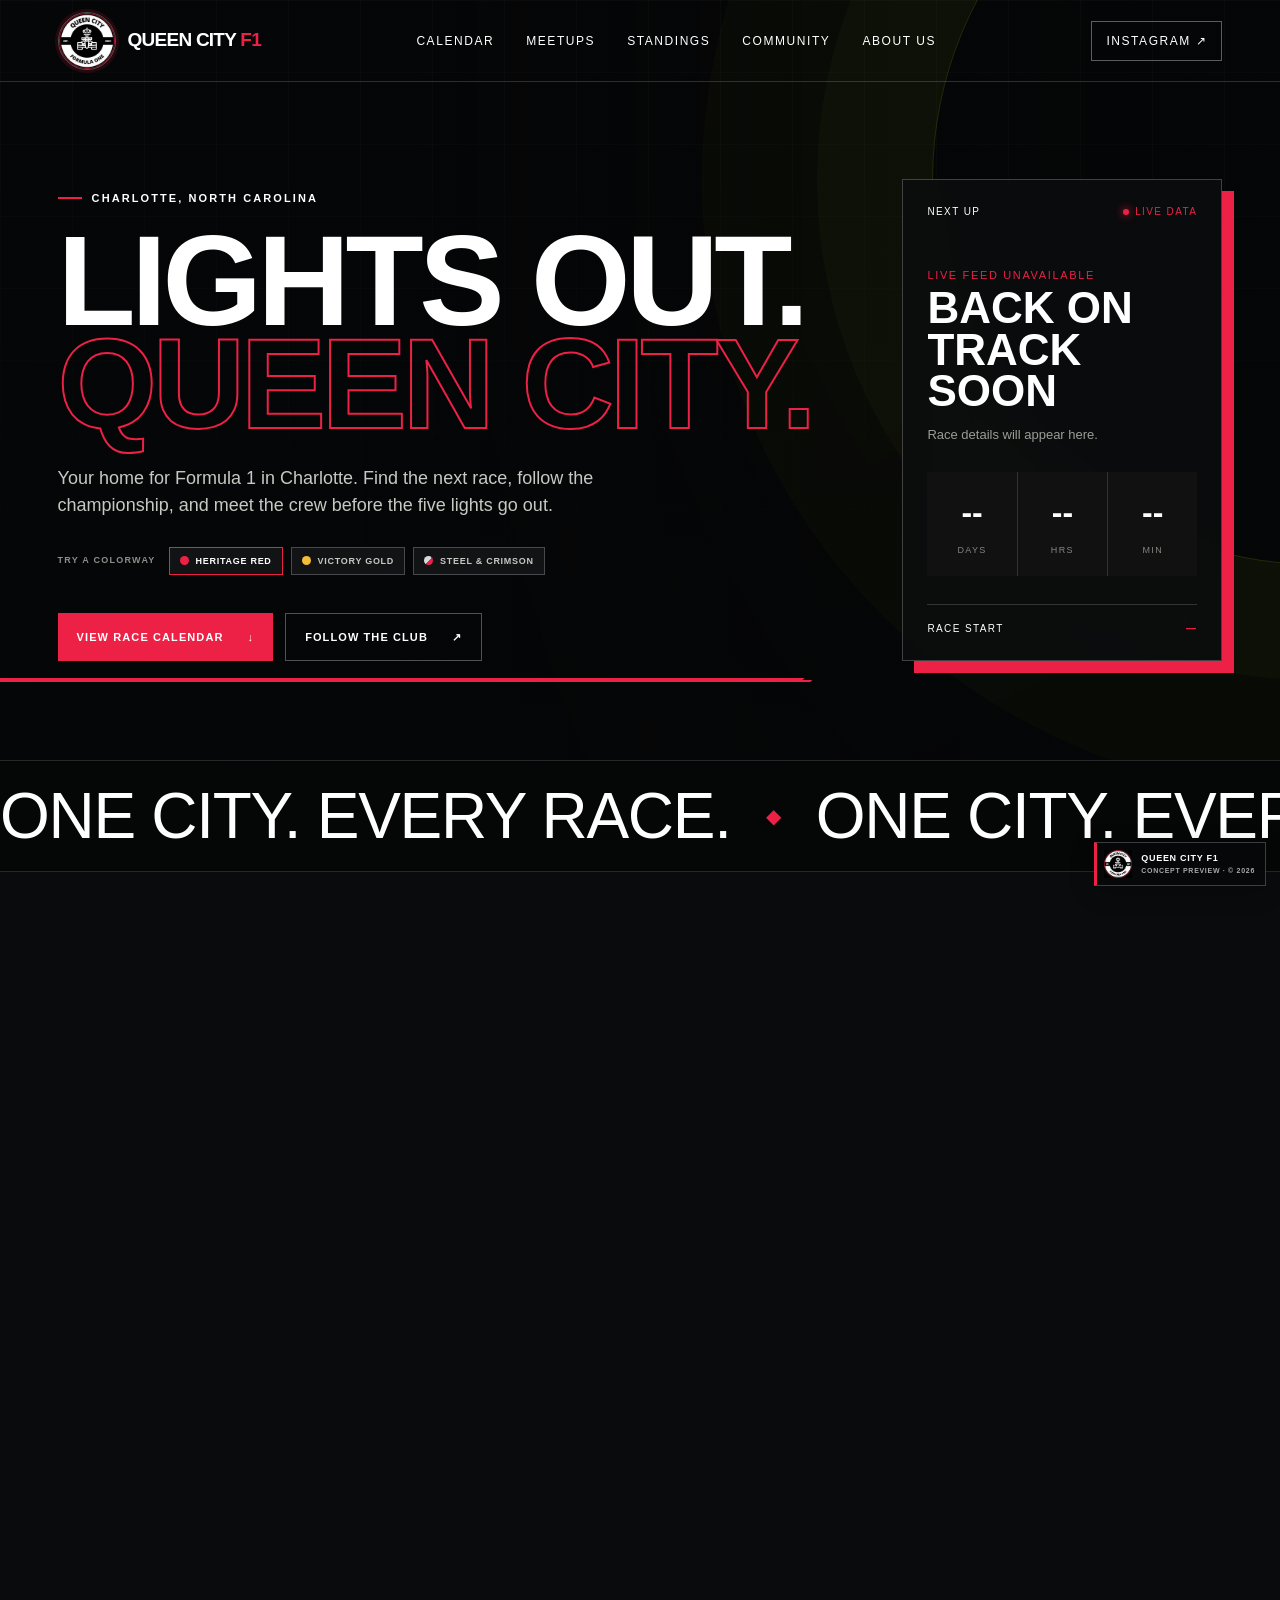
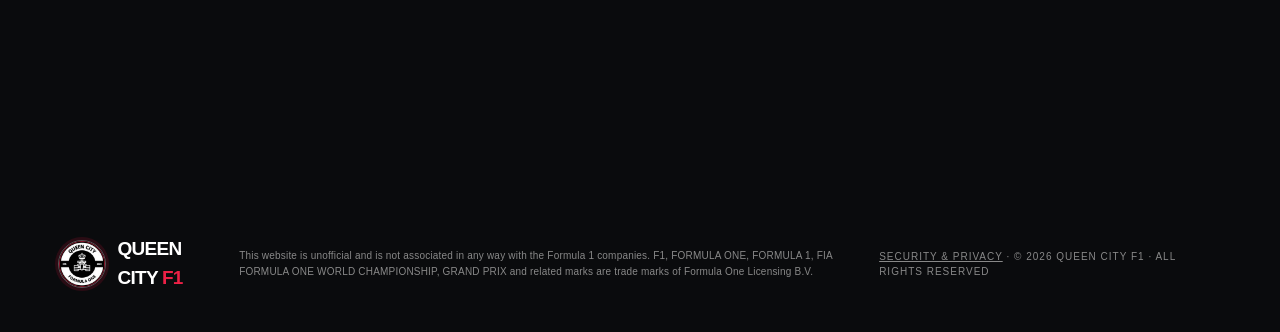
==== commit ef1f1dc6: "Add mobile-specific hero artwork" ====
--- a/index.html
+++ b/index.html
@@ -13,7 +13,7 @@
   <link rel="stylesheet" href="assets/logo.css" />
   <link rel="stylesheet" href="assets/explorer.css" />
   <link rel="stylesheet" href="assets/events.css" />
-  <link rel="stylesheet" href="assets/motion.css" />
+  <link rel="stylesheet" href="assets/motion.css?v=2" />
   <link rel="stylesheet" href="assets/about.css" />
   <link rel="stylesheet" href="assets/ownership.css" />
   <link rel="stylesheet" href="assets/launch.css" />
--- a/assets/motion.css
+++ b/assets/motion.css
@@ -11,6 +11,15 @@
 @keyframes heroFilm { 0%{opacity:0;transform:scale(1.09) translate3d(1.5%,0,0)} 4%{opacity:1} 21%{opacity:1} 25%,100%{opacity:0;transform:scale(1.015) translate3d(-1.5%,-.5%,0)} }
 .hero-copy .eyebrow,.hero h1,.hero-deck,.palette-picker,.hero-actions,.next-race { opacity:0; transform:translateY(28px); animation:heroEnter .75s cubic-bezier(.2,.8,.2,1) forwards; }
 .hero h1{animation-delay:.08s}.hero-deck{animation-delay:.16s}.palette-picker{animation-delay:.24s}.hero-actions{animation-delay:.32s}.next-race{animation-delay:.25s;transform:translateX(42px)}
+
+@media(max-width:700px){
+  .hero-frame{inset:-2%;background-position:center center}
+  .hero-frame.frame-one{background-image:url("media/mobile/hero-charlotte-night-mobile-v1.jpg")}
+  .hero-frame.frame-two{background-image:url("media/mobile/hero-motion-closeup-mobile-v1.jpg")}
+  .hero-frame.frame-three{background-image:url("media/mobile/hero-motion-garage-mobile-v1.jpg")}
+  .hero-frame.frame-four{background-image:url("media/mobile/senna-rain-tribute-mobile-v1.jpg")}
+  .hero-media:after{background:linear-gradient(180deg,rgba(5,6,7,.56) 0%,rgba(5,6,7,.82) 30%,rgba(5,6,7,.9) 60%,rgba(5,6,7,.78) 100%),linear-gradient(90deg,rgba(5,6,7,.88),rgba(5,6,7,.2))}
+}
 @keyframes heroEnter{to{opacity:1;transform:translate3d(0,0,0)}}
 
 .reveal-section { opacity:0; transform:translateY(55px); transition:opacity .8s ease,transform .8s cubic-bezier(.2,.8,.2,1); }
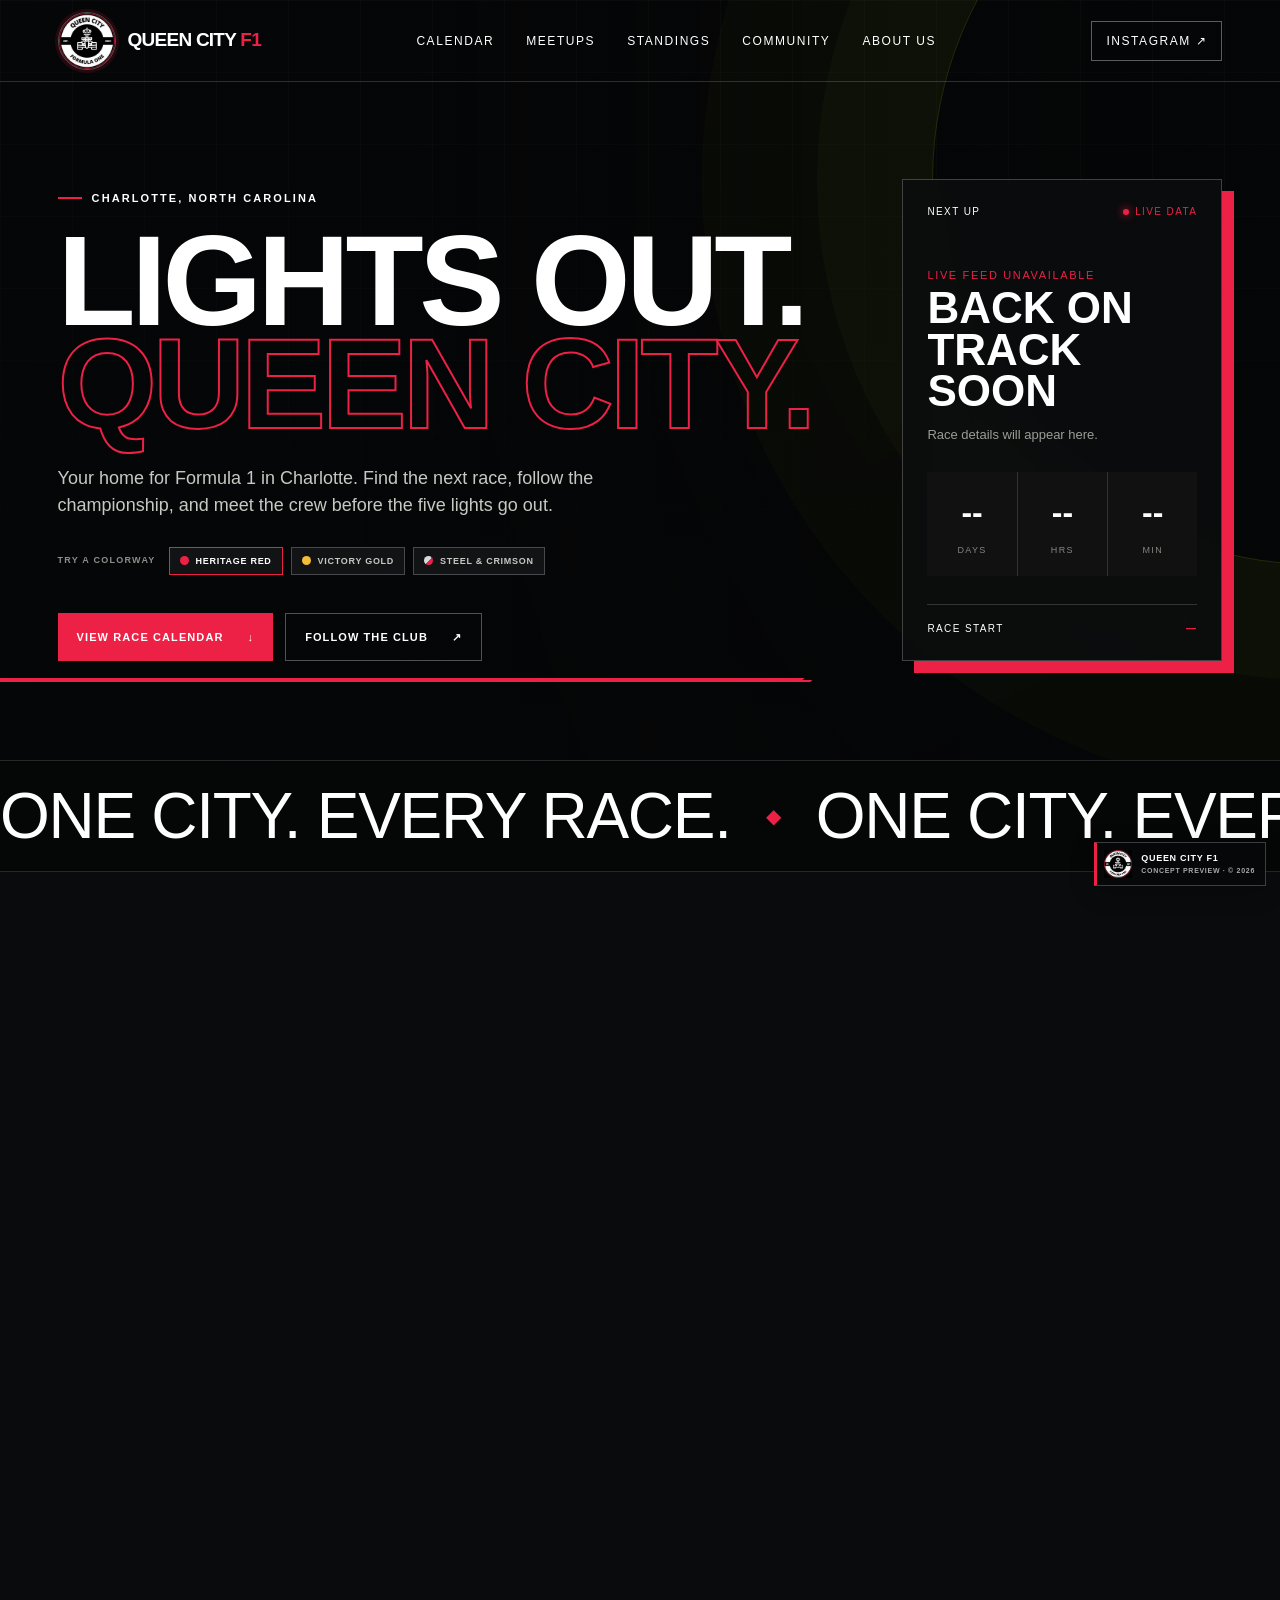
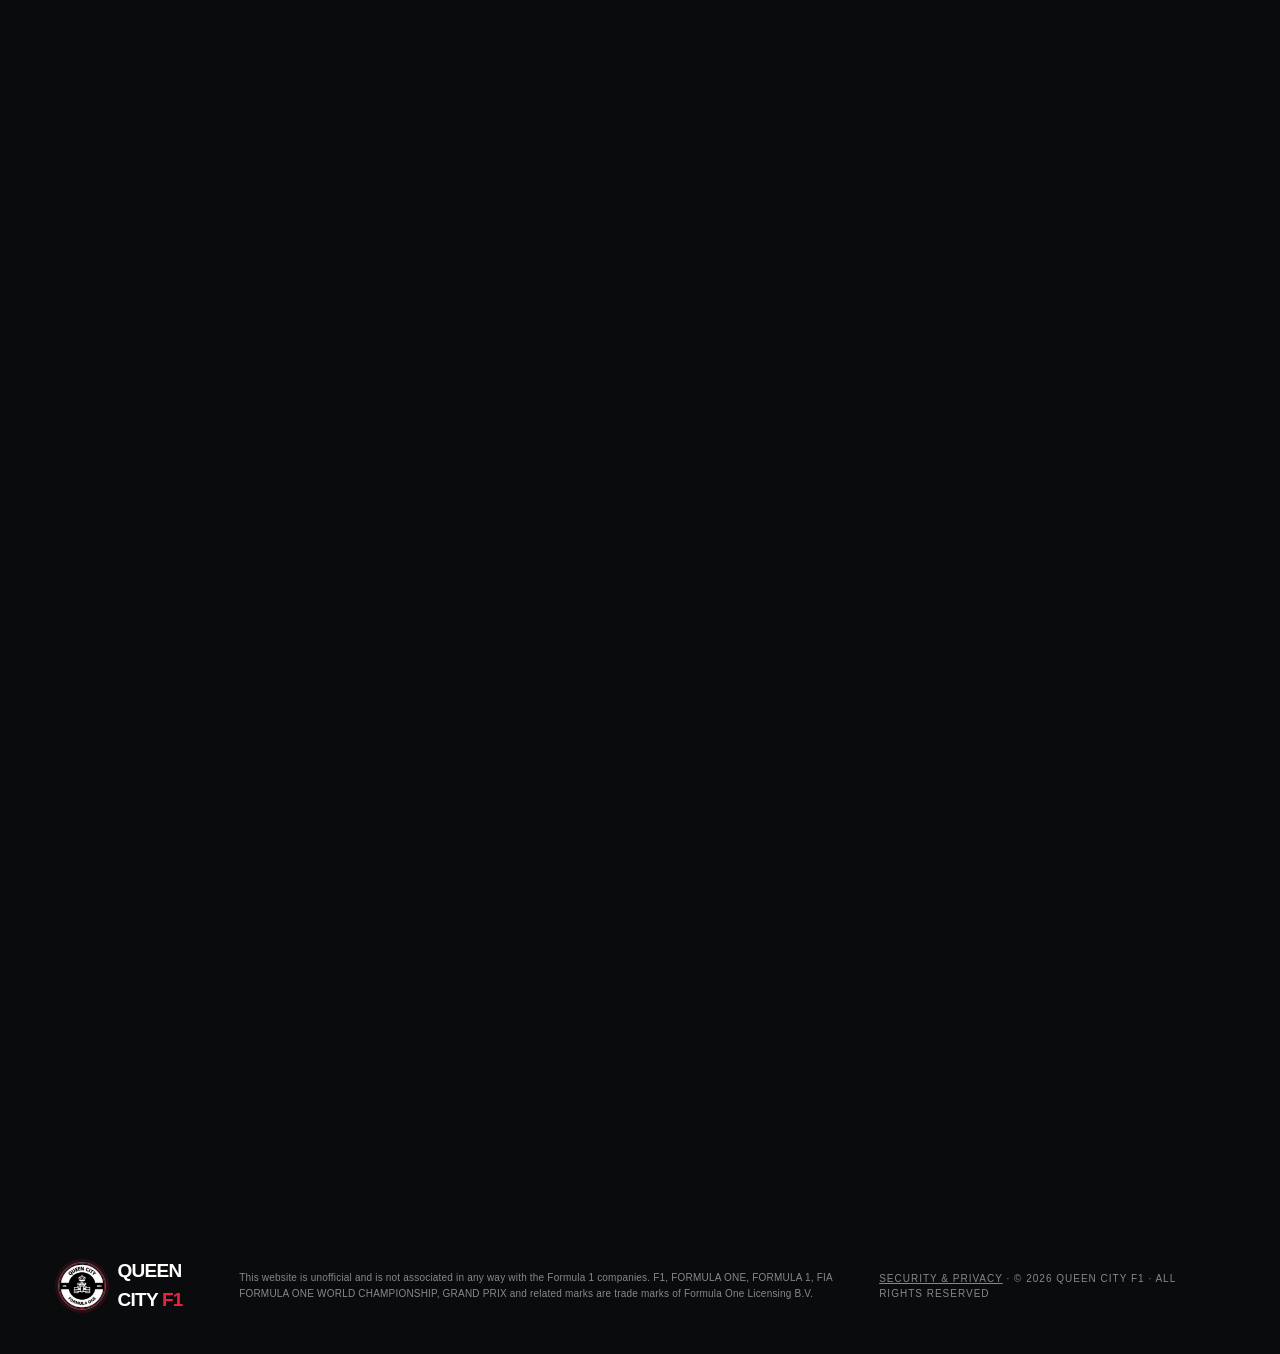
==== commit 51502f11: "Restore founder profile section" ====
--- a/index.html
+++ b/index.html
@@ -181,7 +181,44 @@
         </div>
       </div>
 
-      <!-- Founder profiles will be added after names, photos, and biographies are approved for public use. -->
+      <div class="founders-heading">
+        <div>
+          <p class="eyebrow"><span></span> Meet the founders</p>
+          <h3>THE PEOPLE<br>BEHIND THE GRID.</h3>
+        </div>
+        <p>Three founding members built this community around race weekends, good company, and a shared love of Formula 1.</p>
+      </div>
+
+      <div class="founder-grid">
+        <!-- Replace each placeholder with an approved public photo and biography. -->
+        <article class="founder-card">
+          <div class="founder-photo" aria-label="Photo for founding member one"><span>01</span><b>PHOTO</b></div>
+          <div class="founder-copy">
+            <p class="founder-role">Co-founder · Club role</p>
+            <h4>FOUNDER NAME</h4>
+            <p>Add how they found Formula 1, why they helped start Queen City F1, and what they enjoy most about bringing Charlotte fans together.</p>
+            <span class="founder-detail">Favorite driver or team · Optional</span>
+          </div>
+        </article>
+        <article class="founder-card">
+          <div class="founder-photo" aria-label="Photo for founding member two"><span>02</span><b>PHOTO</b></div>
+          <div class="founder-copy">
+            <p class="founder-role">Co-founder · Club role</p>
+            <h4>FOUNDER NAME</h4>
+            <p>Add their connection to racing, what they contribute to the club, and the race weekend they never miss.</p>
+            <span class="founder-detail">Favorite circuit · Optional</span>
+          </div>
+        </article>
+        <article class="founder-card">
+          <div class="founder-photo" aria-label="Photo for founding member three"><span>03</span><b>PHOTO</b></div>
+          <div class="founder-copy">
+            <p class="founder-role">Founding member · Club role</p>
+            <h4>FOUNDER NAME</h4>
+            <p>Add what race day means to them and what they hope every new member finds in the Queen City F1 community.</p>
+            <span class="founder-detail">First Grand Prix watched · Optional</span>
+          </div>
+        </article>
+      </div>
     </section>
 
     <section class="club-section" id="club">
--- a/assets/about.css
+++ b/assets/about.css
@@ -1,7 +1,7 @@
 .about-section{padding:120px 4.5vw;background:#090a0c;color:#fff;position:relative;overflow:hidden}
 .about-section:before{content:"704";position:absolute;right:-2vw;top:-5vw;font:24vw/1 var(--display);color:rgba(255,255,255,.025);pointer-events:none}
 .about-intro,.founders-heading,.founder-grid{position:relative;z-index:1}
-.about-intro{display:grid;grid-template-columns:.85fr 1.15fr;gap:8vw;align-items:end}
+.about-intro{display:grid;grid-template-columns:.85fr 1.15fr;gap:8vw;align-items:end;padding-bottom:105px;border-bottom:1px solid #343538}
 .about-intro h2{font:clamp(68px,9vw,138px)/.81 var(--display);letter-spacing:-.035em;margin:25px 0 0}
 .about-intro h2 em{font-style:normal;color:transparent;-webkit-text-stroke:2px var(--lime)}
 .about-story{max-width:680px;padding-bottom:8px}
